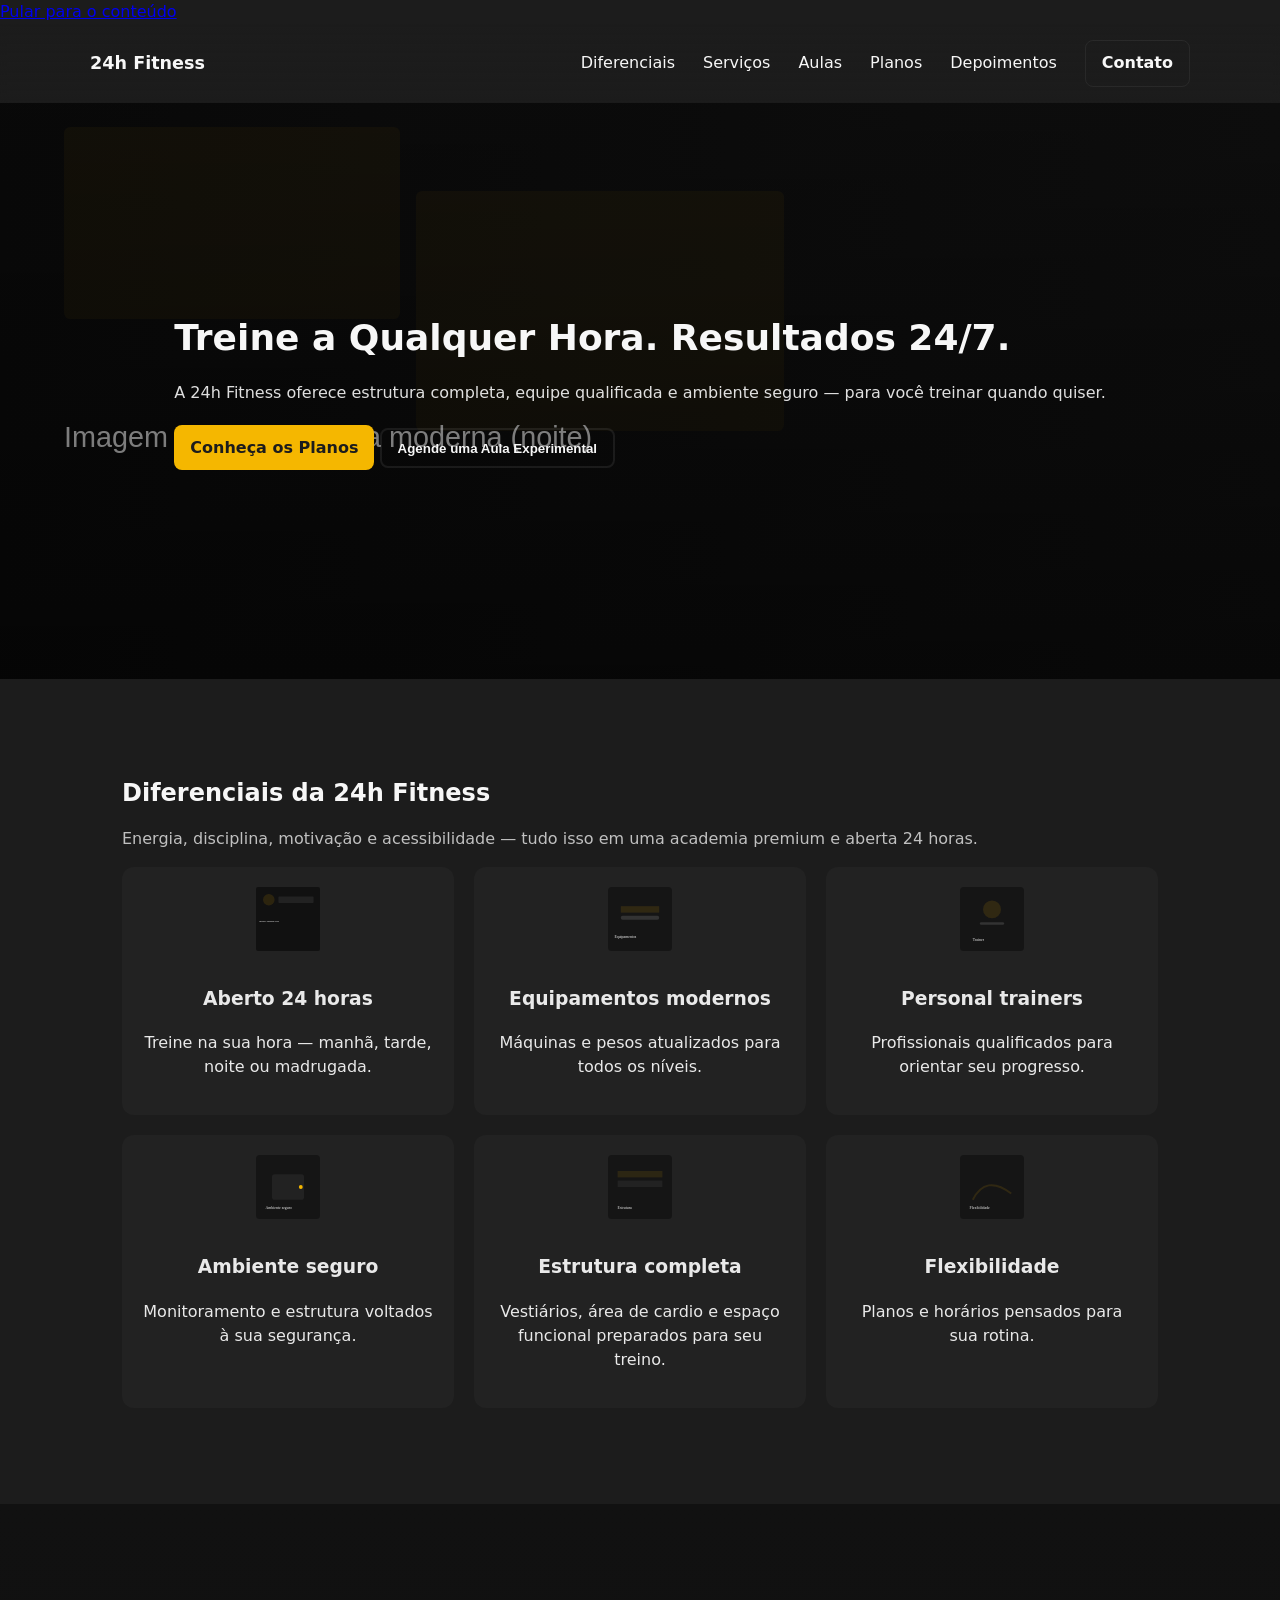
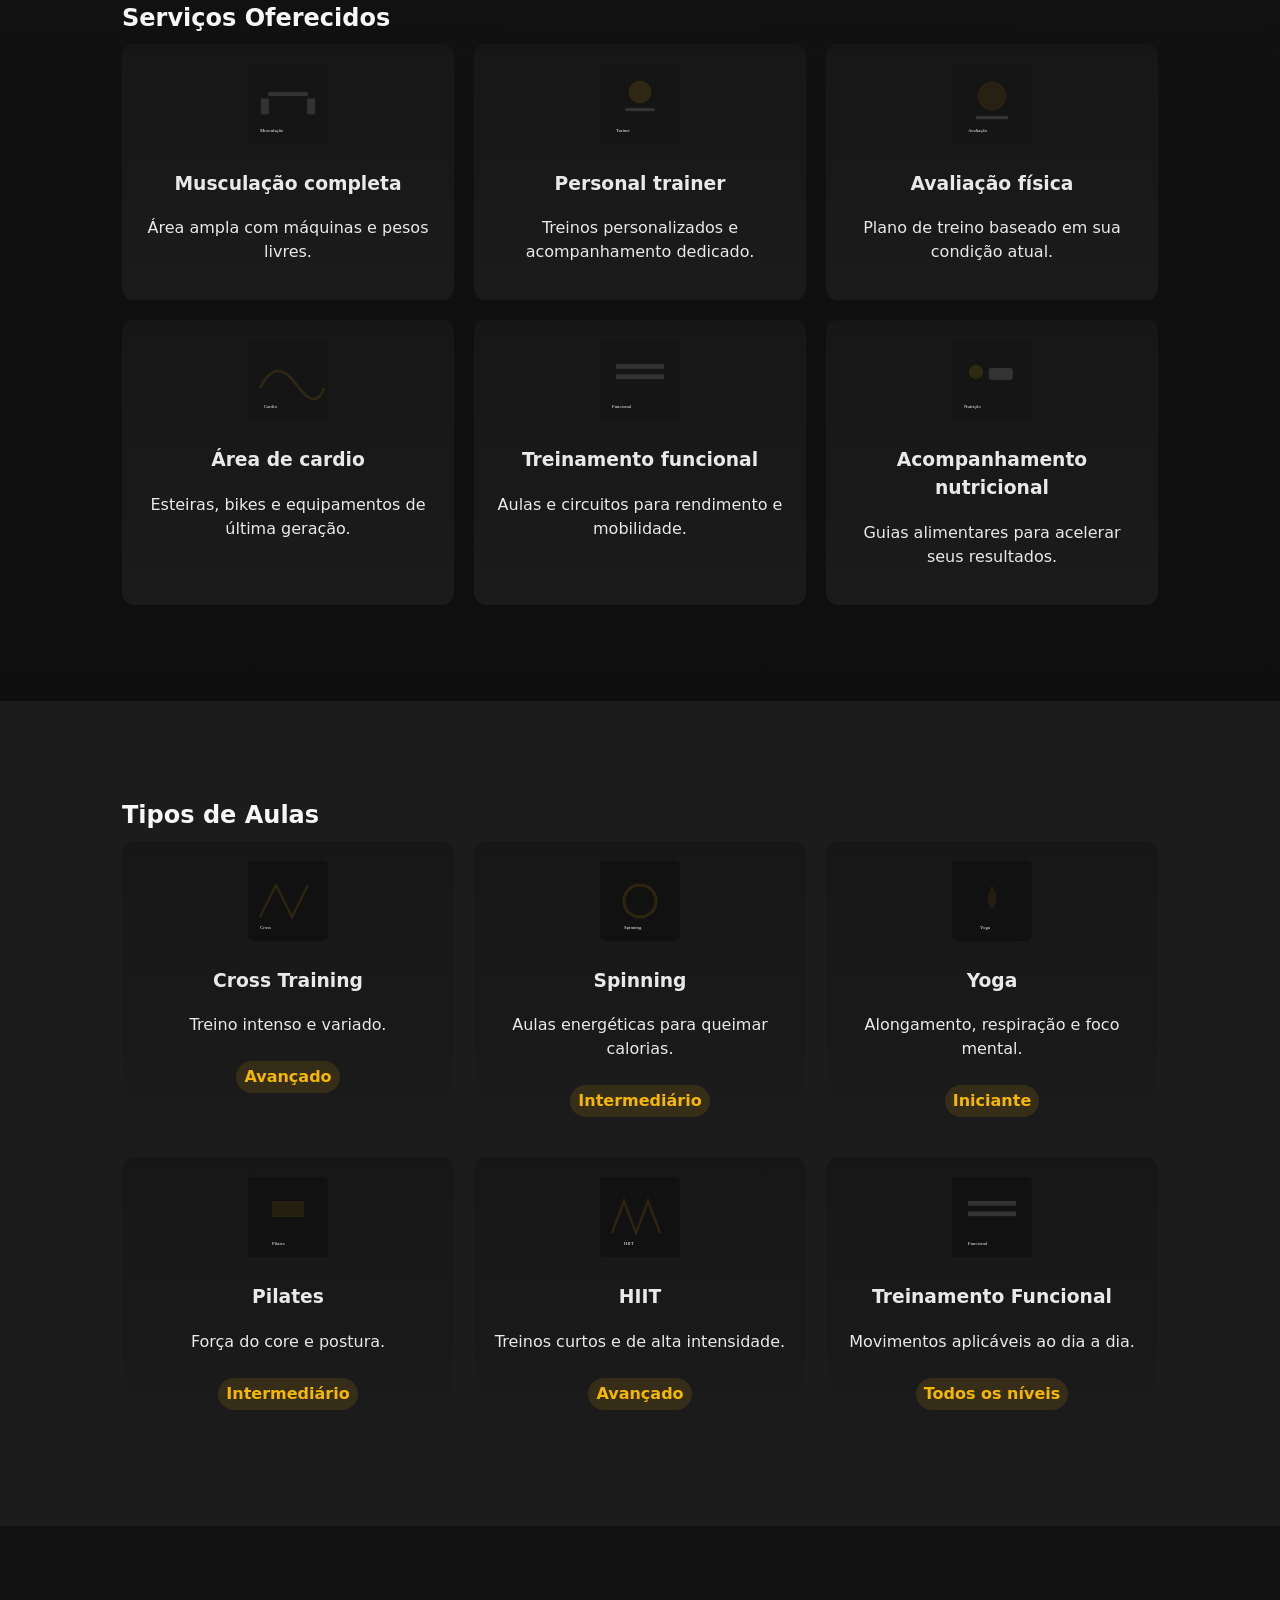
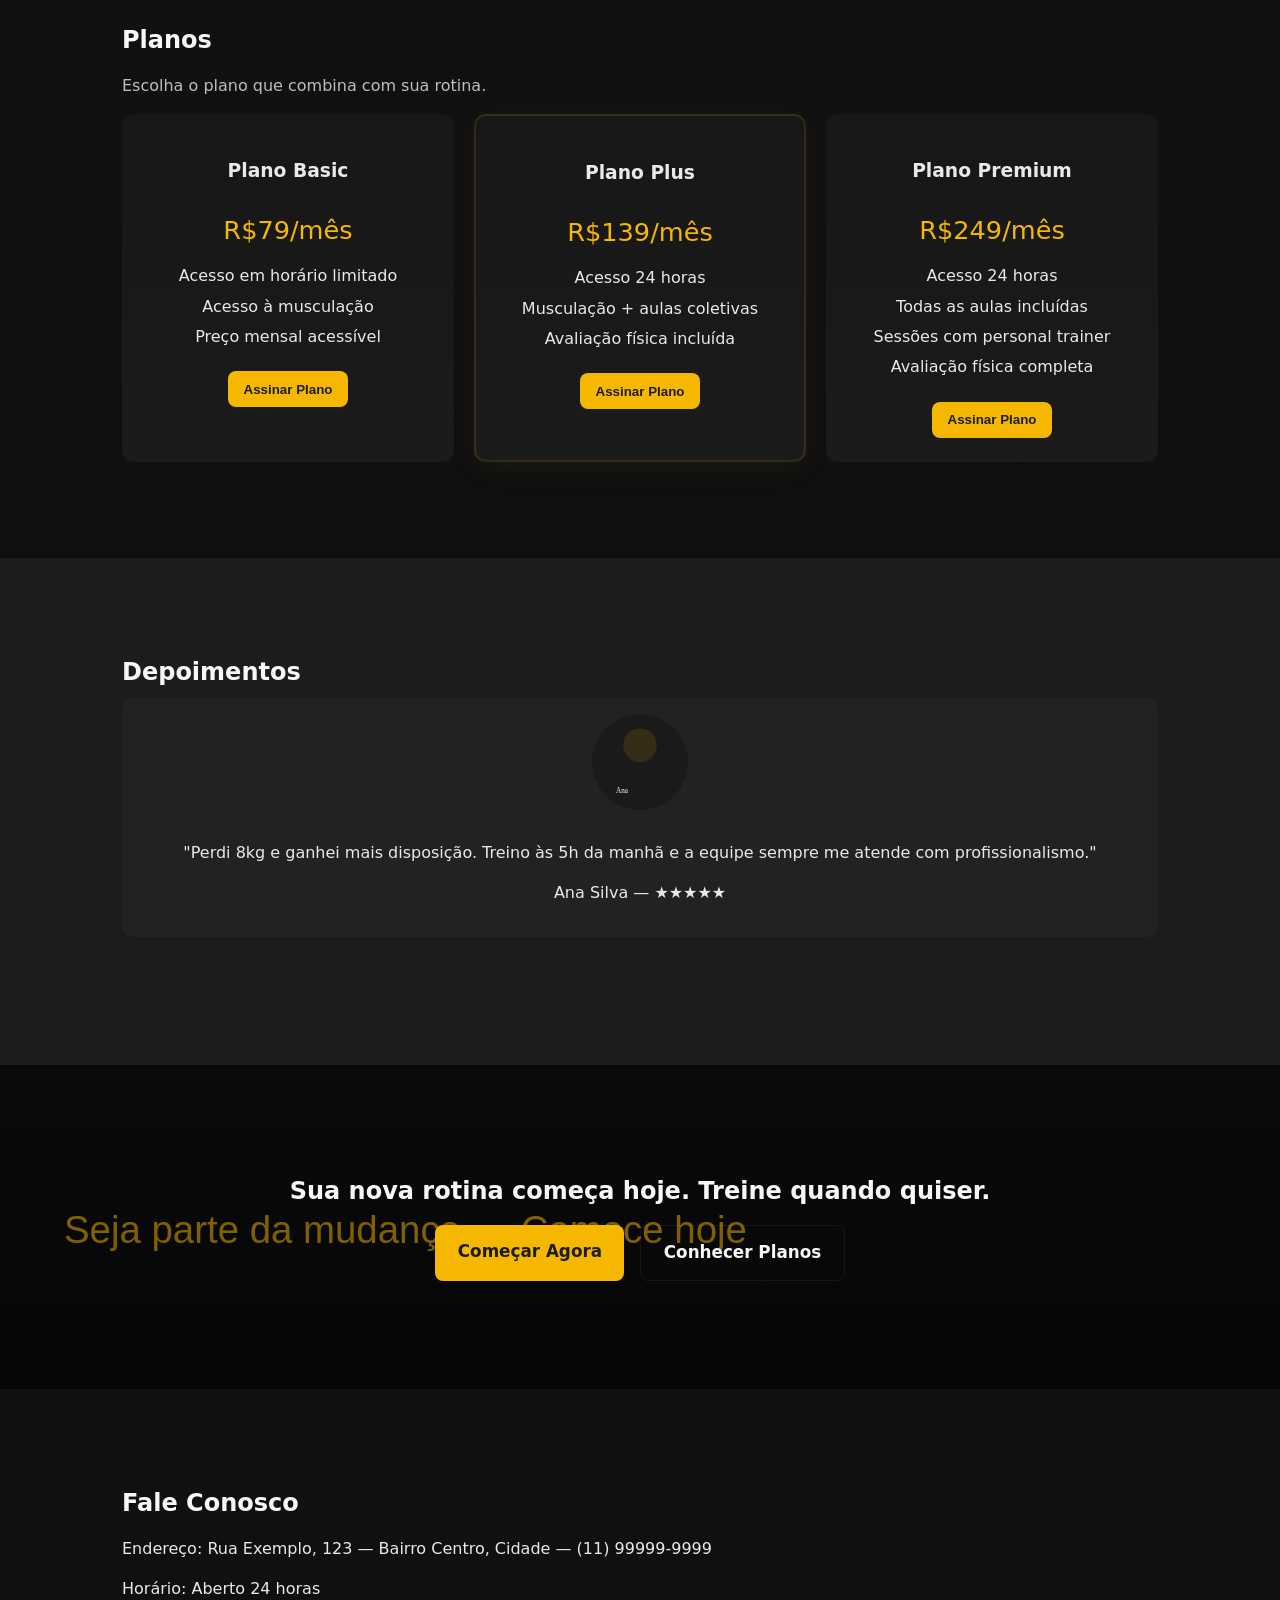
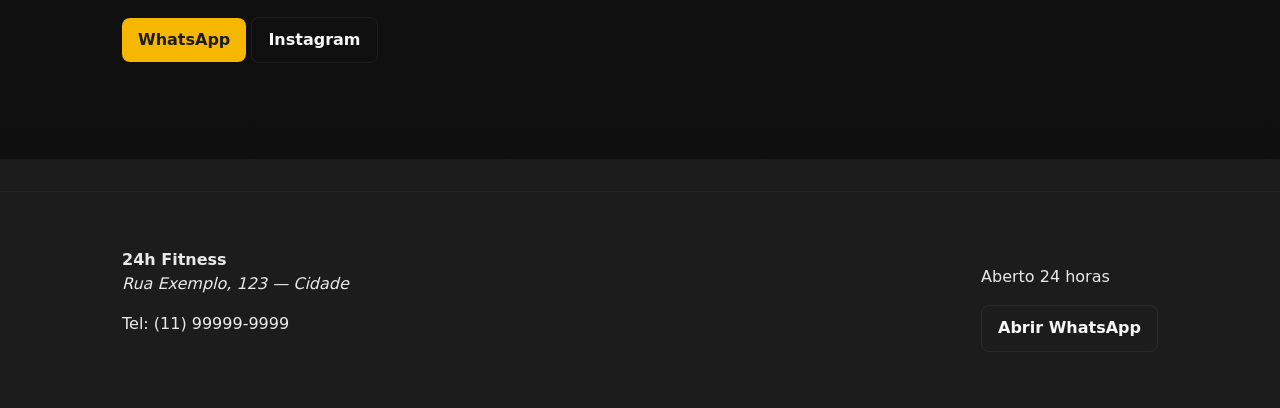
==== index.html @ f4c22030 "A11y: add skip-link, form ids, ARIA improvements and fetch submission; remove temp accessible files" ====
<!doctype html>
<html lang="pt-BR">
<head>
  <meta charset="utf-8" />
  <meta name="viewport" content="width=device-width,initial-scale=1" />
  <title>24h Fitness — Treine a qualquer hora</title>
  <meta name="description" content="24h Fitness — Academia aberta 24 horas. Equipamentos modernos, personal trainers e flexibilidade para treinar quando quiser." />
  <meta property="og:title" content="24h Fitness — Treine a qualquer hora" />
  <meta property="og:description" content="Academia 24 horas com estrutura completa, personal trainers e ambientes seguros. Treine quando quiser." />
  <meta property="og:image" content="assets/images/hero.svg" />
  <meta name="theme-color" content="#1C1C1C" />
  <link rel="stylesheet" href="styles/style.min.css">
</head>
<body>
  <a class="skip-link" href="#main-content">Pular para o conteúdo</a>
  <header class="site-header">
    <div class="container header-inner">
      <a class="logo" href="#">24h Fitness</a>
      <nav id="main-nav" class="nav" role="navigation" aria-label="Menu principal">
        <a href="#diferenciais">Diferenciais</a>
        <a href="#servicos">Serviços</a>
        <a href="#aulas">Aulas</a>
        <a href="#planos">Planos</a>
        <a href="#depoimentos">Depoimentos</a>
        <a class="btn btn-ghost" href="#contato">Contato</a>
      </nav>
    </div>
  </header>

  <main id="main-content">
    <section id="hero" class="hero" style="background-image:url('assets/images/hero.svg')">
      <div class="overlay"></div>
      <div class="container hero-inner">
        <h1>Treine a Qualquer Hora. Resultados 24/7.</h1>
        <p class="lead">A 24h Fitness oferece estrutura completa, equipe qualificada e ambiente seguro — para você treinar quando quiser.</p>
        <div class="hero-ctas">
          <a class="btn btn-primary" href="#planos">Conheça os Planos</a>
          <button class="btn btn-secondary" id="openTrial">Agende uma Aula Experimental</button>
        </div>
      </div>
    </section>

    <section id="diferenciais" class="section">
      <div class="container">
        <h2>Diferenciais da 24h Fitness</h2>
        <p class="muted">Energia, disciplina, motivação e acessibilidade — tudo isso em uma academia premium e aberta 24 horas.</p>
        <div class="grid grid-3">
          <article class="card">
            <img src="assets/images/interior.svg" alt="Academia aberta 24 horas" class="icon">
            <h3>Aberto 24 horas</h3>
            <p>Treine na sua hora — manhã, tarde, noite ou madrugada.</p>
          </article>
          <article class="card">
            <img src="assets/images/service-equip.svg" alt="Equipamentos modernos" class="icon">
            <h3>Equipamentos modernos</h3>
            <p>Máquinas e pesos atualizados para todos os níveis.</p>
          </article>
          <article class="card">
            <img src="assets/images/service-trainer.svg" alt="Personal trainers qualificados" class="icon">
            <h3>Personal trainers</h3>
            <p>Profissionais qualificados para orientar seu progresso.</p>
          </article>
          <article class="card">
            <img src="assets/images/service-safe.svg" alt="Ambiente seguro" class="icon">
            <h3>Ambiente seguro</h3>
            <p>Monitoramento e estrutura voltados à sua segurança.</p>
          </article>
          <article class="card">
            <img src="assets/images/service-structure.svg" alt="Estrutura completa" class="icon">
            <h3>Estrutura completa</h3>
            <p>Vestiários, área de cardio e espaço funcional preparados para seu treino.</p>
          </article>
          <article class="card">
            <img src="assets/images/service-flex.svg" alt="Flexibilidade de horários" class="icon">
            <h3>Flexibilidade</h3>
            <p>Planos e horários pensados para sua rotina.</p>
          </article>
        </div>
      </div>
    </section>

    <section id="servicos" class="section section-alt">
      <div class="container">
        <h2>Serviços Oferecidos</h2>
        <div class="grid grid-3">
          <article class="service-card">
            <img src="assets/images/service-musculacao.svg" alt="Musculação completa">
            <h3>Musculação completa</h3>
            <p>Área ampla com máquinas e pesos livres.</p>
          </article>
          <article class="service-card">
            <img src="assets/images/service-trainer.svg" alt="Personal trainer">
            <h3>Personal trainer</h3>
            <p>Treinos personalizados e acompanhamento dedicado.</p>
          </article>
          <article class="service-card">
            <img src="assets/images/service-avaliacao.svg" alt="Avaliação física">
            <h3>Avaliação física</h3>
            <p>Plano de treino baseado em sua condição atual.</p>
          </article>
          <article class="service-card">
            <img src="assets/images/service-cardio.svg" alt="Área de cardio">
            <h3>Área de cardio</h3>
            <p>Esteiras, bikes e equipamentos de última geração.</p>
          </article>
          <article class="service-card">
            <img src="assets/images/service-funcional.svg" alt="Treinamento funcional">
            <h3>Treinamento funcional</h3>
            <p>Aulas e circuitos para rendimento e mobilidade.</p>
          </article>
          <article class="service-card">
            <img src="assets/images/service-nutri.svg" alt="Acompanhamento nutricional">
            <h3>Acompanhamento nutricional</h3>
            <p>Guias alimentares para acelerar seus resultados.</p>
          </article>
        </div>
      </div>
    </section>

    <section id="aulas" class="section">
      <div class="container">
        <h2>Tipos de Aulas</h2>
        <div class="grid grid-3">
          <article class="class-card">
            <img src="assets/images/class-cross.svg" alt="Cross Training">
            <h3>Cross Training</h3>
            <p>Treino intenso e variado.</p>
            <span class="badge">Avançado</span>
          </article>
          <article class="class-card">
            <img src="assets/images/class-spin.svg" alt="Spinning">
            <h3>Spinning</h3>
            <p>Aulas energéticas para queimar calorias.</p>
            <span class="badge">Intermediário</span>
          </article>
          <article class="class-card">
            <img src="assets/images/class-yoga.svg" alt="Yoga">
            <h3>Yoga</h3>
            <p>Alongamento, respiração e foco mental.</p>
            <span class="badge">Iniciante</span>
          </article>
          <article class="class-card">
            <img src="assets/images/class-pilates.svg" alt="Pilates">
            <h3>Pilates</h3>
            <p>Força do core e postura.</p>
            <span class="badge">Intermediário</span>
          </article>
          <article class="class-card">
            <img src="assets/images/class-hiit.svg" alt="HIIT">
            <h3>HIIT</h3>
            <p>Treinos curtos e de alta intensidade.</p>
            <span class="badge">Avançado</span>
          </article>
          <article class="class-card">
            <img src="assets/images/class-funcional.svg" alt="Treinamento Funcional">
            <h3>Treinamento Funcional</h3>
            <p>Movimentos aplicáveis ao dia a dia.</p>
            <span class="badge">Todos os níveis</span>
          </article>
        </div>
      </div>
    </section>

    <section id="planos" class="section section-alt">
      <div class="container">
        <h2>Planos</h2>
        <p class="muted">Escolha o plano que combina com sua rotina.</p>
        <div class="grid grid-3">
          <article class="plan-card">
            <h3>Plano Basic</h3>
            <p class="price">R$79/mês</p>
            <ul>
              <li>Acesso em horário limitado</li>
              <li>Acesso à musculação</li>
              <li>Preço mensal acessível</li>
            </ul>
            <button class="btn btn-primary">Assinar Plano</button>
          </article>
          <article class="plan-card plan-popular">
            <h3>Plano Plus</h3>
            <p class="price">R$139/mês</p>
            <ul>
              <li>Acesso 24 horas</li>
              <li>Musculação + aulas coletivas</li>
              <li>Avaliação física incluída</li>
            </ul>
            <button class="btn btn-primary">Assinar Plano</button>
          </article>
          <article class="plan-card">
            <h3>Plano Premium</h3>
            <p class="price">R$249/mês</p>
            <ul>
              <li>Acesso 24 horas</li>
              <li>Todas as aulas incluídas</li>
              <li>Sessões com personal trainer</li>
              <li>Avaliação física completa</li>
            </ul>
            <button class="btn btn-primary">Assinar Plano</button>
          </article>
        </div>
      </div>
    </section>

    <section id="depoimentos" class="section">
      <div class="container">
        <h2>Depoimentos</h2>
        <div class="testimonials" id="testimonials">
          <div class="testimonial active">
            <img src="assets/images/testimonial-1.svg" alt="Aluno Ana">
            <blockquote>"Perdi 8kg e ganhei mais disposição. Treino às 5h da manhã e a equipe sempre me atende com profissionalismo."</blockquote>
            <p class="attribution">Ana Silva — ★★★★★</p>
          </div>
          <div class="testimonial">
            <img src="assets/images/testimonial-2.svg" alt="Aluno João">
            <blockquote>"A flexibilidade de horário mudou minha rotina. Agora consigo treinar depois do trabalho sem estresse."</blockquote>
            <p class="attribution">João Pereira — ★★★★★</p>
          </div>
          <div class="testimonial">
            <img src="assets/images/testimonial-3.svg" alt="Aluno Marina">
            <blockquote>"Os treinos com o personal me deram resultados visíveis em pouco tempo."</blockquote>
            <p class="attribution">Marina Costa — ★★★★★</p>
          </div>
        </div>
      </div>
    </section>

    <section id="cta" class="cta" style="background-image:url('assets/images/cta.svg')">
      <div class="overlay"></div>
      <div class="container cta-inner">
        <h2>Sua nova rotina começa hoje. Treine quando quiser.</h2>
        <div class="cta-actions">
          <a class="btn btn-primary large" href="#planos">Começar Agora</a>
          <a class="btn btn-ghost large" href="#planos">Conhecer Planos</a>
        </div>
      </div>
    </section>

    <section id="contato" class="section section-alt">
      <div class="container">
        <h2>Fale Conosco</h2>
        <p>Endereço: Rua Exemplo, 123 — Bairro Centro, Cidade — (11) 99999-9999</p>
        <p>Horário: Aberto 24 horas</p>
        <div class="contact-actions">
          <a class="btn btn-primary" href="https://wa.me/5511999999999" target="_blank" rel="noopener">WhatsApp</a>
          <a class="btn btn-ghost" href="https://instagram.com" target="_blank" rel="noopener">Instagram</a>
        </div>
      </div>
    </section>
  </main>

  <footer class="site-footer">
    <div class="container footer-inner">
      <div>
        <strong>24h Fitness</strong>
        <address>Rua Exemplo, 123 — Cidade</address>
        <p>Tel: (11) 99999-9999</p>
      </div>
      <div>
        <p>Aberto 24 horas</p>
        <a class="btn btn-ghost" href="https://wa.me/5511999999999" target="_blank" rel="noopener">Abrir WhatsApp</a>
      </div>
    </div>
  </footer>

  <div id="modal" class="modal" aria-hidden="true">
    <div class="modal-panel" role="dialog" aria-modal="true" aria-labelledby="modalTitle">
      <button class="modal-close" id="closeModal">×</button>
      <h3 id="modalTitle">Agende sua Aula Experimental</h3>
      <form id="trialForm">
        <label>Nome <input type="text" name="name" required></label>
        <label>Telefone <input type="tel" name="phone" required></label>
        <label>Melhor horário <input type="text" name="time" placeholder="Ex.: 19:00"></label>
        <div class="form-actions">
          <button class="btn btn-primary" type="submit">Enviar</button>
          <button class="btn btn-ghost" type="button" id="cancelModal">Cancelar</button>
        </div>
      </form>
    </div>
  </div>

  <script src="scripts/main.min.js" defer></script>
</body>
</html>
---- styles/style.min.css ----
:root{--bg:#1C1C1C;--accent:#F5B700;--muted:#F7F7F7;--text:#e9e9e9;--card:#222;--radius:12px}*{box-sizing:border-box}html,body{height:100%}body{margin:0;font-family:Inter, system-ui, -apple-system, "Segoe UI", Roboto, "Helvetica Neue", Arial;background:var(--bg);color:var(--text);line-height:1.5;-webkit-font-smoothing:antialiased}.container{max-width:1100px;margin:0 auto;padding:2rem}.site-header{position:sticky;top:0;z-index:50;background:linear-gradient(180deg, rgba(28,28,28,0.9), rgba(28,28,28,0.6));backdrop-filter:blur(4px)}.header-inner{display:flex;align-items:center;justify-content:space-between;padding:1rem 0}.logo{font-weight:700;color:var(--muted);text-decoration:none;font-size:1.1rem}.nav{display:flex;gap:0.75rem;align-items:center}.nav a{color:var(--muted);text-decoration:none;margin-left:1rem}.nav-toggle{display:none;background:transparent;border:1px solid rgba(255,255,255,0.06);color:var(--muted);padding:0.5rem 0.7rem;border-radius:8px;font-size:1.1rem}.nav.open{position:fixed;inset:64px 16px auto 16px;background:#0f0f0f;padding:1rem;border-radius:8px;display:flex;flex-direction:column;gap:0.5rem;z-index:60}.hero{min-height:64vh;background-size:cover;background-position:center;display:flex;align-items:center;position:relative}.hero .overlay{position:absolute;inset:0;background:linear-gradient(180deg, rgba(0,0,0,0.35), rgba(0,0,0,0.6))}.hero-inner{position:relative;color:var(--muted);padding:4rem 0}.hero h1{font-size:2.25rem;margin:0 0 0.5rem}.lead{opacity:0.9}.hero-ctas{margin-top:1.25rem}.btn{display:inline-block;padding:0.65rem 1rem;border-radius:8px;border:0;cursor:pointer;text-decoration:none;font-weight:600}.btn-primary{background:var(--accent);color:var(--bg)}.btn-secondary{background:transparent;color:var(--muted);border:2px solid rgba(255,255,255,0.08)}.btn-ghost{background:transparent;border:1px solid rgba(255,255,255,0.06);color:var(--muted)}.large{padding:0.9rem 1.4rem;font-size:1.05rem}.section{padding:4rem 0}.section-alt{background:linear-gradient(180deg,#111 0%, #0f0f0f 100%)}h2{color:var(--muted);margin:0 0 0.5rem}.muted{color:rgba(247,247,247,0.75)}.grid{display:grid;gap:1.25rem}.grid-3{grid-template-columns:repeat(3,1fr)}.card{background:var(--card);padding:1.25rem;border-radius:var(--radius);text-align:center}.icon{width:64px;height:64px;margin-bottom:0.5rem}.service-card,.class-card,.plan-card{background:linear-gradient(180deg,#171717,#1b1b1b);padding:1.25rem;border-radius:12px;text-align:center}.service-card img,.class-card img{width:80px;height:80px}.badge{display:inline-block;margin-top:.5rem;padding:.25rem .5rem;background:rgba(245,183,0,0.12);color:var(--accent);border-radius:999px;font-weight:600}.plan-card{display:flex;flex-direction:column;align-items:center;padding:1.5rem}.plan-popular{box-shadow:0 6px 30px rgba(245,183,0,0.06);border:2px solid rgba(245,183,0,0.12)}.price{font-size:1.6rem;color:var(--accent);margin:0.5rem 0}.plan-card ul{list-style:none;padding:0;margin:0 0 1rem}.plan-card li{margin:0.4rem 0}.testimonials{display:flex;gap:1rem;align-items:center}.testimonial{display:none;background:var(--card);padding:1rem;border-radius:10px;flex:1;text-align:center}.testimonial.active{display:block}.testimonial img{width:96px;height:96px;border-radius:50%;margin:0 auto 0.5rem}.cta{min-height:36vh;background-size:cover;background-position:center;display:flex;align-items:center;position:relative;margin-top:2rem}.cta .overlay{position:absolute;inset:0;background:linear-gradient(180deg, rgba(0,0,0,0.35), rgba(0,0,0,0.6))}.cta-inner{position:relative;text-align:center;color:var(--muted);padding:3rem 0}.cta-actions{display:flex;gap:1rem;justify-content:center;margin-top:1rem}.site-footer{border-top:1px solid rgba(255,255,255,0.03);padding:1.5rem 0;margin-top:2rem}.footer-inner{display:flex;justify-content:space-between;align-items:center}.modal{position:fixed;inset:0;display:none;align-items:center;justify-content:center;padding:1rem}.modal[aria-hidden="false"]{display:flex}.modal-panel{background:var(--card);padding:1.25rem;border-radius:12px;width:100%;max-width:420px;position:relative}.modal-close{position:absolute;right:8px;top:8px;background:transparent;color:var(--muted);border:0;font-size:1.2rem}.modal-panel form{display:flex;flex-direction:column;gap:0.6rem}.modal-panel input{padding:0.6rem;border-radius:8px;border:1px solid rgba(255,255,255,0.06);background:transparent;color:var(--muted)}.form-actions{display:flex;gap:0.5rem;justify-content:flex-end}@media (max-width:900px){.grid-3{grid-template-columns:repeat(2,1fr)}.hero h1{font-size:1.75rem}}@media (max-width:600px){.grid-3{grid-template-columns:1fr}.header-inner{padding:0.65rem}.nav{display:none}.nav-toggle{display:inline-block}.container{padding:1rem}}:focus{outline:2px solid var(--accent);outline-offset:2px}
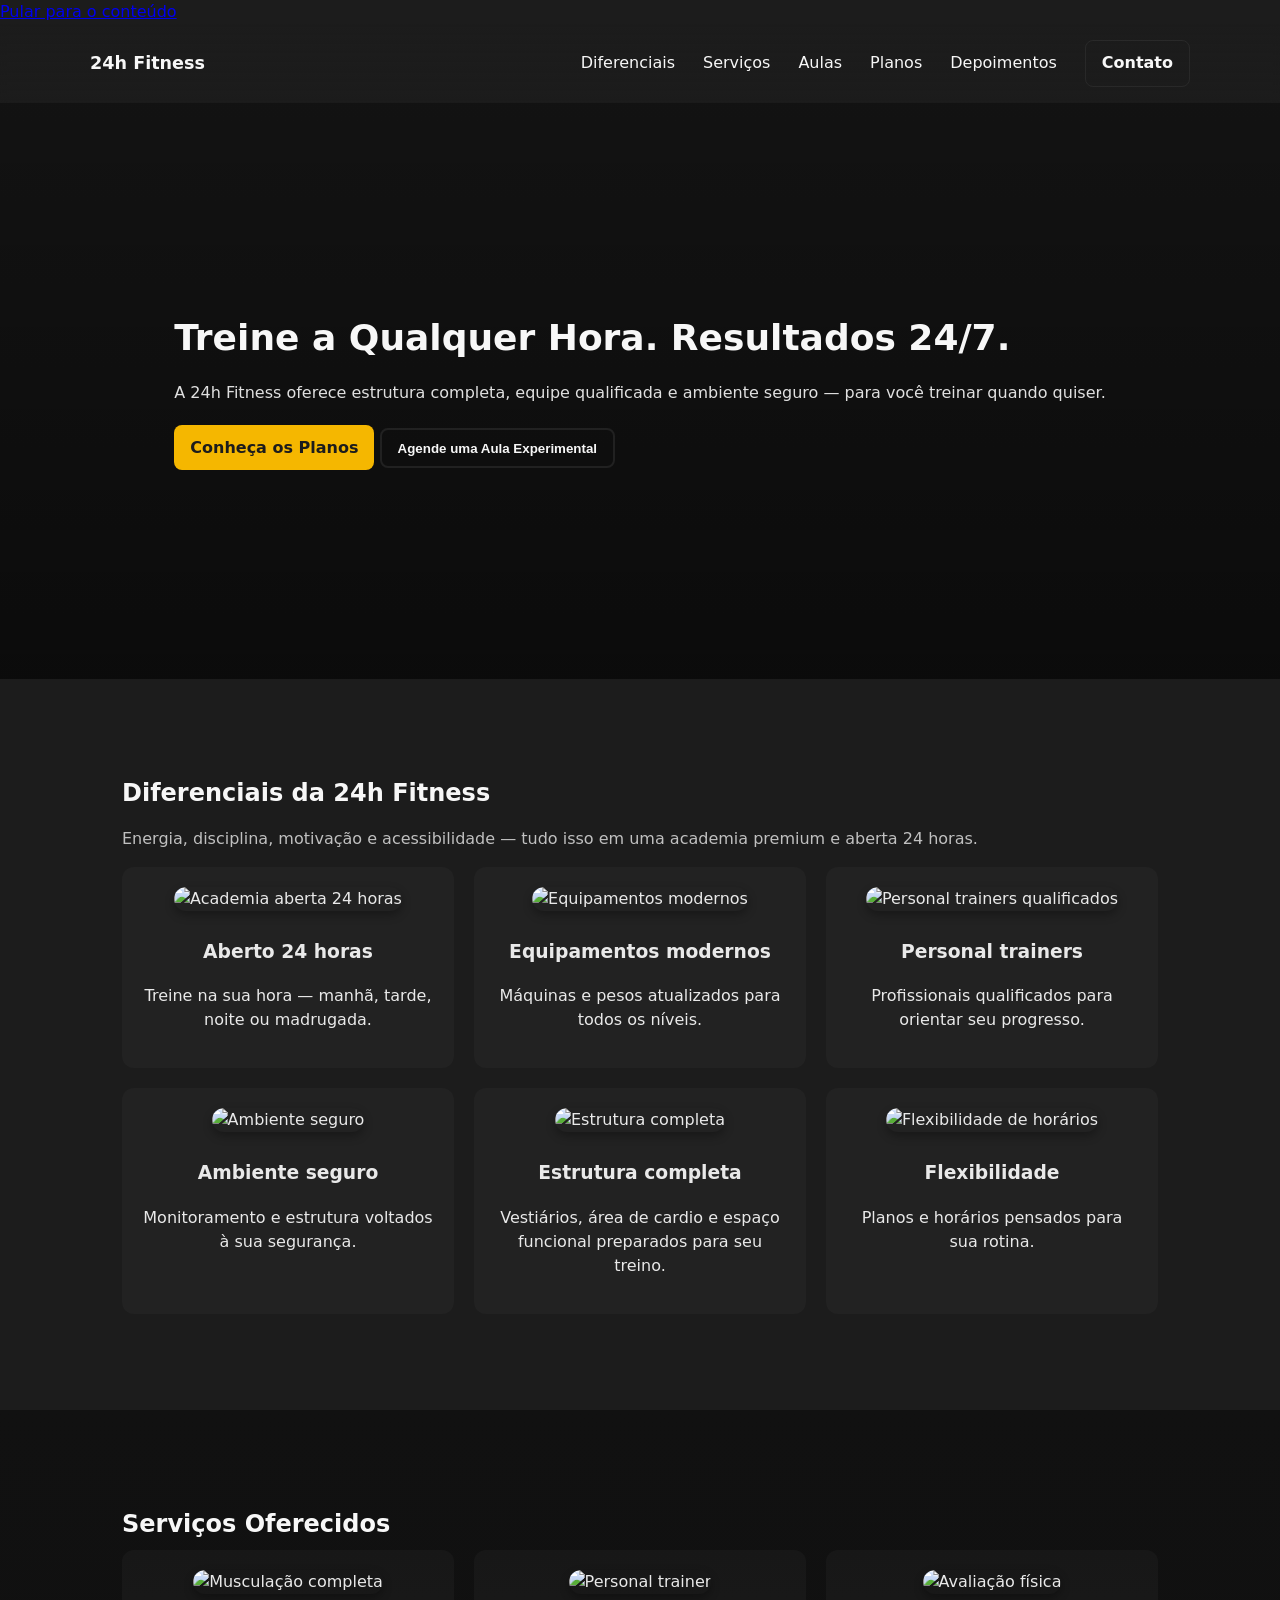
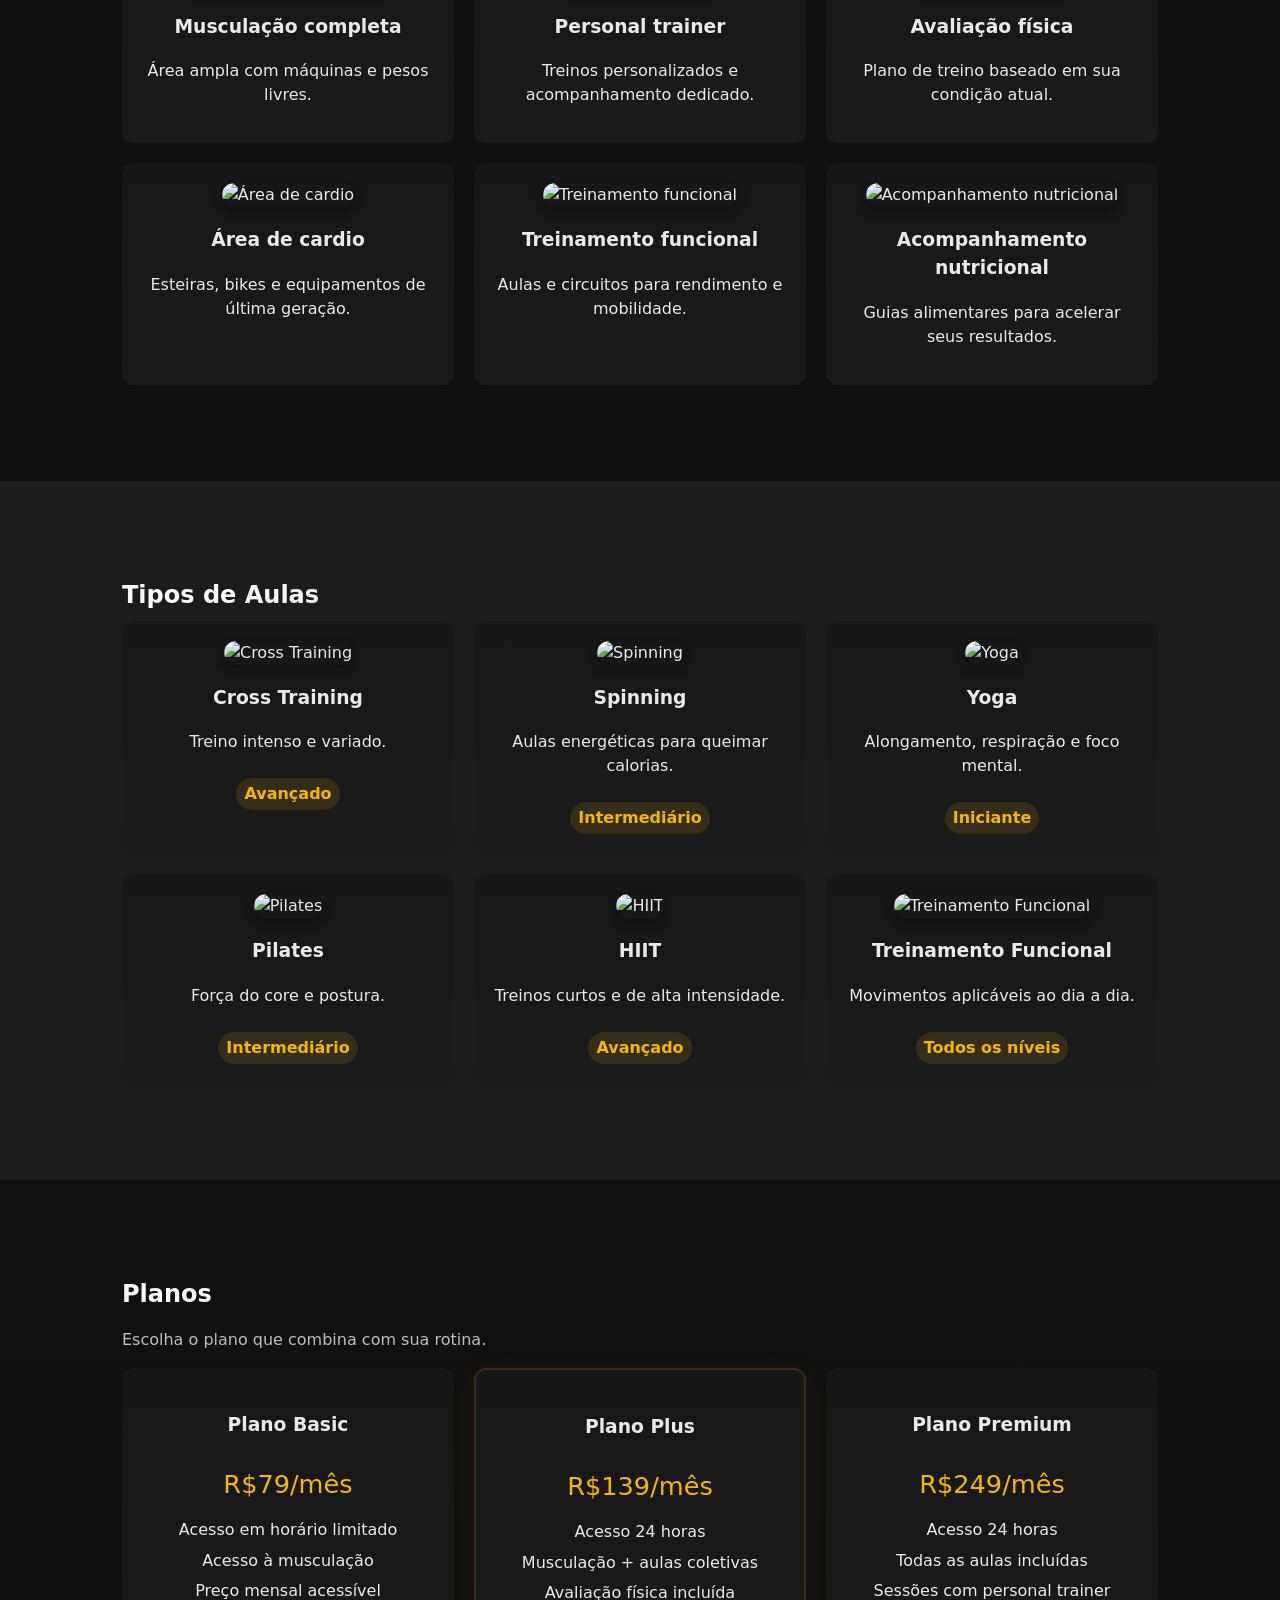
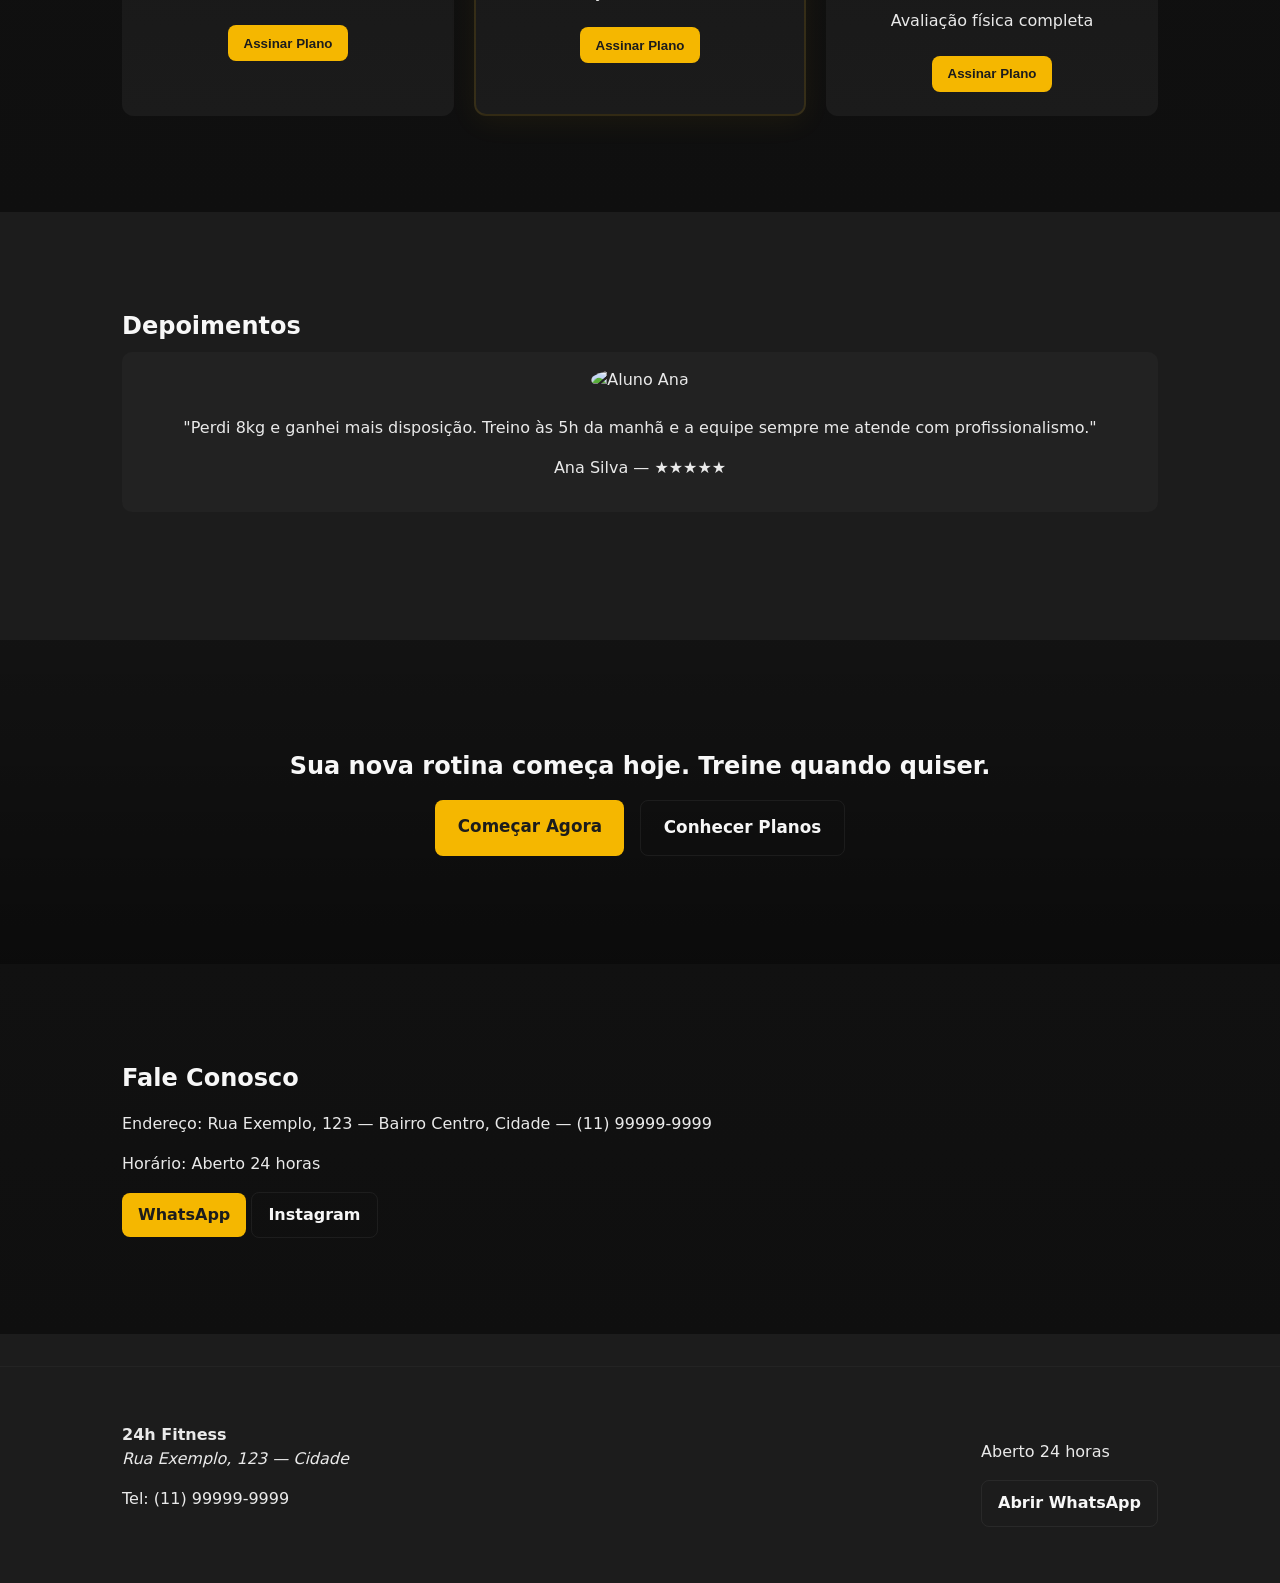
==== commit 1b37ff7a: "Adicionando imagens" ====
--- a/index.html
+++ b/index.html
@@ -7,9 +7,20 @@
   <meta name="description" content="24h Fitness — Academia aberta 24 horas. Equipamentos modernos, personal trainers e flexibilidade para treinar quando quiser." />
   <meta property="og:title" content="24h Fitness — Treine a qualquer hora" />
   <meta property="og:description" content="Academia 24 horas com estrutura completa, personal trainers e ambientes seguros. Treine quando quiser." />
-  <meta property="og:image" content="assets/images/hero.svg" />
+  <meta property="og:image" content="https://images.unsplash.com/photo-1534438327276-14e5300c3a48?auto=format&fit=crop&w=1200&q=80" />
   <meta name="theme-color" content="#1C1C1C" />
   <link rel="stylesheet" href="styles/style.min.css">
+  
+  <style>
+    .icon, .service-card img, .class-card img {
+      object-fit: cover;
+      border-radius: 12px;
+      box-shadow: 0 4px 10px rgba(0,0,0,0.3);
+    }
+    .testimonial img {
+      object-fit: cover;
+    }
+  </style>
 </head>
 <body>
   <a class="skip-link" href="#main-content">Pular para o conteúdo</a>
@@ -28,7 +39,7 @@
   </header>
 
   <main id="main-content">
-    <section id="hero" class="hero" style="background-image:url('assets/images/hero.svg')">
+    <section id="hero" class="hero" style="background-image:url('https://images.unsplash.com/photo-1534438327276-14e5300c3a48?auto=format&fit=crop&w=1920&q=80')">
       <div class="overlay"></div>
       <div class="container hero-inner">
         <h1>Treine a Qualquer Hora. Resultados 24/7.</h1>
@@ -46,32 +57,32 @@
         <p class="muted">Energia, disciplina, motivação e acessibilidade — tudo isso em uma academia premium e aberta 24 horas.</p>
         <div class="grid grid-3">
           <article class="card">
-            <img src="assets/images/interior.svg" alt="Academia aberta 24 horas" class="icon">
+            <img src="https://images.unsplash.com/photo-1540497077202-7c8a3999166f?auto=format&fit=crop&w=150&h=150&q=80" alt="Academia aberta 24 horas" class="icon">
             <h3>Aberto 24 horas</h3>
             <p>Treine na sua hora — manhã, tarde, noite ou madrugada.</p>
           </article>
           <article class="card">
-            <img src="assets/images/service-equip.svg" alt="Equipamentos modernos" class="icon">
+            <img src="https://images.unsplash.com/photo-1581009146145-b5ef050c2e1e?auto=format&fit=crop&w=150&h=150&q=80" alt="Equipamentos modernos" class="icon">
             <h3>Equipamentos modernos</h3>
             <p>Máquinas e pesos atualizados para todos os níveis.</p>
           </article>
           <article class="card">
-            <img src="assets/images/service-trainer.svg" alt="Personal trainers qualificados" class="icon">
+            <img src="https://images.unsplash.com/photo-1571019614242-c5c5dee9f50b?auto=format&fit=crop&w=150&h=150&q=80" alt="Personal trainers qualificados" class="icon">
             <h3>Personal trainers</h3>
             <p>Profissionais qualificados para orientar seu progresso.</p>
           </article>
           <article class="card">
-            <img src="assets/images/service-safe.svg" alt="Ambiente seguro" class="icon">
+            <img src="https://images.unsplash.com/photo-1623874514711-0f321325f318?auto=format&fit=crop&w=150&h=150&q=80" alt="Ambiente seguro" class="icon">
             <h3>Ambiente seguro</h3>
             <p>Monitoramento e estrutura voltados à sua segurança.</p>
           </article>
           <article class="card">
-            <img src="assets/images/service-structure.svg" alt="Estrutura completa" class="icon">
+            <img src="https://images.unsplash.com/photo-1596357395217-80de13130e92?auto=format&fit=crop&w=150&h=150&q=80" alt="Estrutura completa" class="icon">
             <h3>Estrutura completa</h3>
             <p>Vestiários, área de cardio e espaço funcional preparados para seu treino.</p>
           </article>
           <article class="card">
-            <img src="assets/images/service-flex.svg" alt="Flexibilidade de horários" class="icon">
+            <img src="https://images.unsplash.com/photo-1518611012118-696072aa579a?auto=format&fit=crop&w=150&h=150&q=80" alt="Flexibilidade de horários" class="icon">
             <h3>Flexibilidade</h3>
             <p>Planos e horários pensados para sua rotina.</p>
           </article>
@@ -84,32 +95,32 @@
         <h2>Serviços Oferecidos</h2>
         <div class="grid grid-3">
           <article class="service-card">
-            <img src="assets/images/service-musculacao.svg" alt="Musculação completa">
+            <img src="https://images.unsplash.com/photo-1584735935682-2f2b69dff9d2?auto=format&fit=crop&w=200&h=200&q=80" alt="Musculação completa">
             <h3>Musculação completa</h3>
             <p>Área ampla com máquinas e pesos livres.</p>
           </article>
           <article class="service-card">
-            <img src="assets/images/service-trainer.svg" alt="Personal trainer">
+            <img src="https://images.unsplash.com/photo-1571019613454-1cb2f99b2d8b?auto=format&fit=crop&w=200&h=200&q=80" alt="Personal trainer">
             <h3>Personal trainer</h3>
             <p>Treinos personalizados e acompanhamento dedicado.</p>
           </article>
           <article class="service-card">
-            <img src="assets/images/service-avaliacao.svg" alt="Avaliação física">
+            <img src="https://images.unsplash.com/photo-1554224155-8d04cb21cd6c?auto=format&fit=crop&w=200&h=200&q=80" alt="Avaliação física">
             <h3>Avaliação física</h3>
             <p>Plano de treino baseado em sua condição atual.</p>
           </article>
           <article class="service-card">
-            <img src="assets/images/service-cardio.svg" alt="Área de cardio">
+            <img src="https://images.unsplash.com/photo-1538805060514-97d9cc17730c?auto=format&fit=crop&w=200&h=200&q=80" alt="Área de cardio">
             <h3>Área de cardio</h3>
             <p>Esteiras, bikes e equipamentos de última geração.</p>
           </article>
           <article class="service-card">
-            <img src="assets/images/service-funcional.svg" alt="Treinamento funcional">
+            <img src="https://images.unsplash.com/photo-1541534741688-6078c6bfb5c5?auto=format&fit=crop&w=200&h=200&q=80" alt="Treinamento funcional">
             <h3>Treinamento funcional</h3>
             <p>Aulas e circuitos para rendimento e mobilidade.</p>
           </article>
           <article class="service-card">
-            <img src="assets/images/service-nutri.svg" alt="Acompanhamento nutricional">
+            <img src="https://images.unsplash.com/photo-1512621776951-a57141f2eefd?auto=format&fit=crop&w=200&h=200&q=80" alt="Acompanhamento nutricional">
             <h3>Acompanhamento nutricional</h3>
             <p>Guias alimentares para acelerar seus resultados.</p>
           </article>
@@ -122,37 +133,37 @@
         <h2>Tipos de Aulas</h2>
         <div class="grid grid-3">
           <article class="class-card">
-            <img src="assets/images/class-cross.svg" alt="Cross Training">
+            <img src="https://images.unsplash.com/photo-1517838277536-f5f99be501cd?auto=format&fit=crop&w=200&h=200&q=80" alt="Cross Training">
             <h3>Cross Training</h3>
             <p>Treino intenso e variado.</p>
             <span class="badge">Avançado</span>
           </article>
           <article class="class-card">
-            <img src="assets/images/class-spin.svg" alt="Spinning">
+            <img src="https://images.unsplash.com/photo-1534258936925-c58bed479fcb?auto=format&fit=crop&w=200&h=200&q=80" alt="Spinning">
             <h3>Spinning</h3>
             <p>Aulas energéticas para queimar calorias.</p>
             <span class="badge">Intermediário</span>
           </article>
           <article class="class-card">
-            <img src="assets/images/class-yoga.svg" alt="Yoga">
+            <img src="https://images.unsplash.com/photo-1506126613408-eca07ce68773?auto=format&fit=crop&w=200&h=200&q=80" alt="Yoga">
             <h3>Yoga</h3>
             <p>Alongamento, respiração e foco mental.</p>
             <span class="badge">Iniciante</span>
           </article>
           <article class="class-card">
-            <img src="assets/images/class-pilates.svg" alt="Pilates">
+            <img src="https://images.unsplash.com/photo-1518611012118-696072aa579a?auto=format&fit=crop&w=200&h=200&q=80" alt="Pilates">
             <h3>Pilates</h3>
             <p>Força do core e postura.</p>
             <span class="badge">Intermediário</span>
           </article>
           <article class="class-card">
-            <img src="assets/images/class-hiit.svg" alt="HIIT">
+            <img src="https://images.unsplash.com/photo-1517963879433-6ad2b056d712?auto=format&fit=crop&w=200&h=200&q=80" alt="HIIT">
             <h3>HIIT</h3>
             <p>Treinos curtos e de alta intensidade.</p>
             <span class="badge">Avançado</span>
           </article>
           <article class="class-card">
-            <img src="assets/images/class-funcional.svg" alt="Treinamento Funcional">
+            <img src="https://images.unsplash.com/photo-1599058917212-d750089bc07e?auto=format&fit=crop&w=200&h=200&q=80" alt="Treinamento Funcional">
             <h3>Treinamento Funcional</h3>
             <p>Movimentos aplicáveis ao dia a dia.</p>
             <span class="badge">Todos os níveis</span>
@@ -206,17 +217,17 @@
         <h2>Depoimentos</h2>
         <div class="testimonials" id="testimonials">
           <div class="testimonial active">
-            <img src="assets/images/testimonial-1.svg" alt="Aluno Ana">
+            <img src="https://images.unsplash.com/photo-1438761681033-6461ffad8d80?auto=format&fit=crop&w=150&h=150&q=80" alt="Aluno Ana">
             <blockquote>"Perdi 8kg e ganhei mais disposição. Treino às 5h da manhã e a equipe sempre me atende com profissionalismo."</blockquote>
             <p class="attribution">Ana Silva — ★★★★★</p>
           </div>
           <div class="testimonial">
-            <img src="assets/images/testimonial-2.svg" alt="Aluno João">
+            <img src="https://images.unsplash.com/photo-1500648767791-00dcc994a43e?auto=format&fit=crop&w=150&h=150&q=80" alt="Aluno João">
             <blockquote>"A flexibilidade de horário mudou minha rotina. Agora consigo treinar depois do trabalho sem estresse."</blockquote>
             <p class="attribution">João Pereira — ★★★★★</p>
           </div>
           <div class="testimonial">
-            <img src="assets/images/testimonial-3.svg" alt="Aluno Marina">
+            <img src="https://images.unsplash.com/photo-1534528741775-53994a69daeb?auto=format&fit=crop&w=150&h=150&q=80" alt="Aluno Marina">
             <blockquote>"Os treinos com o personal me deram resultados visíveis em pouco tempo."</blockquote>
             <p class="attribution">Marina Costa — ★★★★★</p>
           </div>
@@ -224,7 +235,7 @@
       </div>
     </section>
 
-    <section id="cta" class="cta" style="background-image:url('assets/images/cta.svg')">
+    <section id="cta" class="cta" style="background-image:url('https://images.unsplash.com/photo-1517836357463-d25dfeac3438?auto=format&fit=crop&w=1920&q=80')">
       <div class="overlay"></div>
       <div class="container cta-inner">
         <h2>Sua nova rotina começa hoje. Treine quando quiser.</h2>
@@ -280,4 +291,4 @@
 
   <script src="scripts/main.min.js" defer></script>
 </body>
-</html>
+</html>
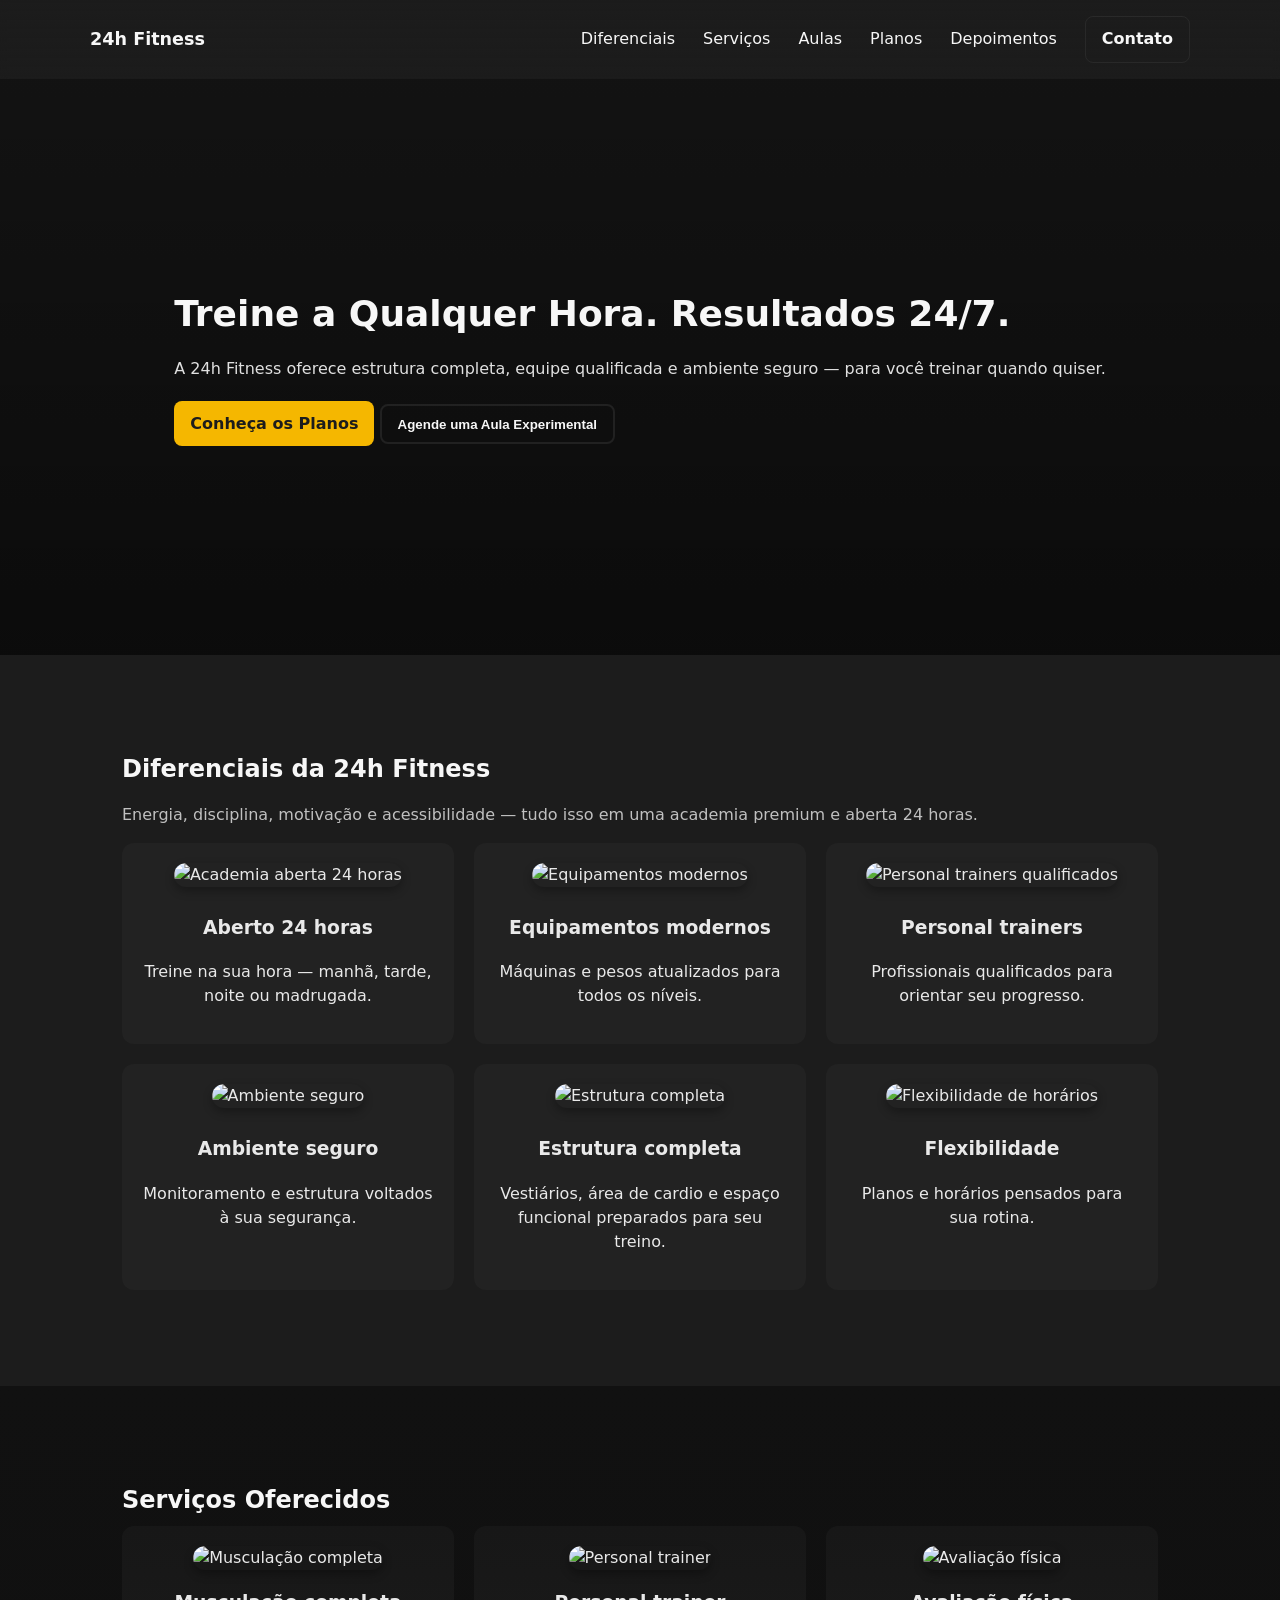
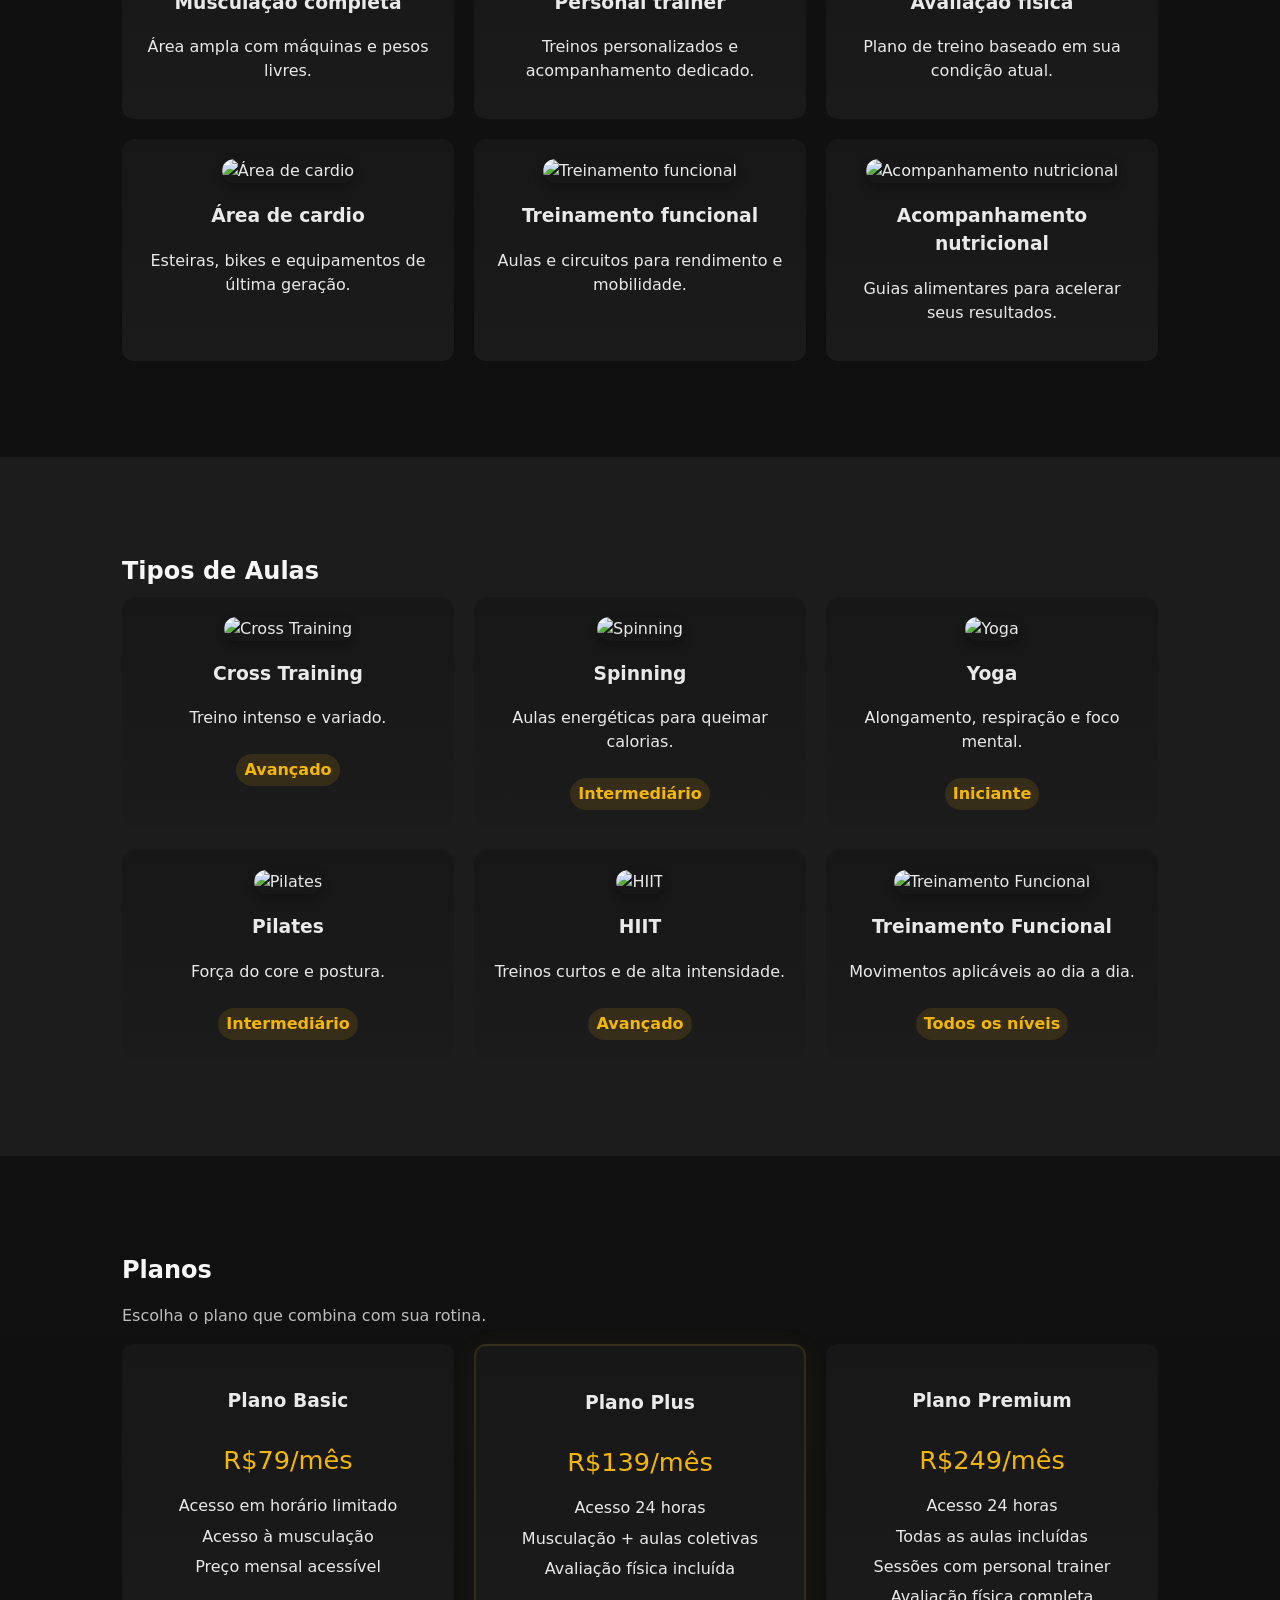
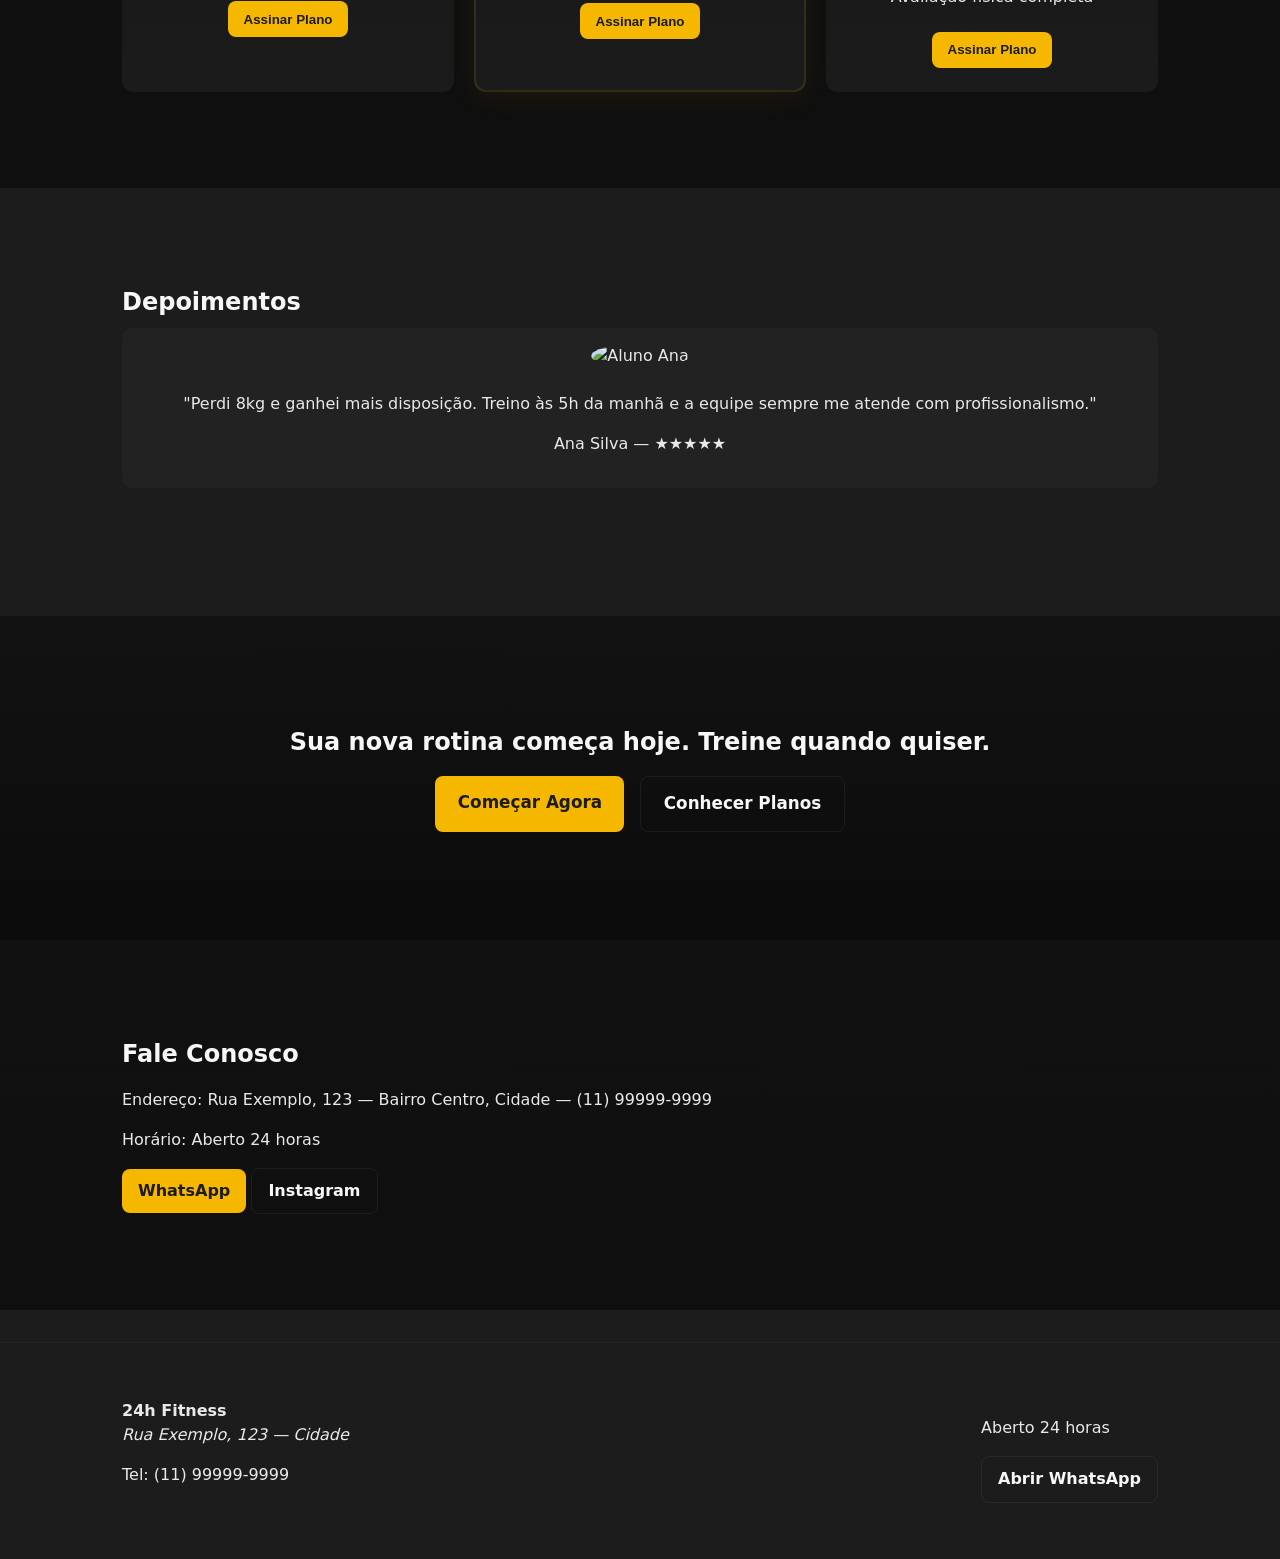
==== commit 1ea59fd7: "Tirando coisas desnecessárias" ====
--- a/index.html
+++ b/index.html
@@ -9,7 +9,7 @@
   <meta property="og:description" content="Academia 24 horas com estrutura completa, personal trainers e ambientes seguros. Treine quando quiser." />
   <meta property="og:image" content="https://images.unsplash.com/photo-1534438327276-14e5300c3a48?auto=format&fit=crop&w=1200&q=80" />
   <meta name="theme-color" content="#1C1C1C" />
-  <link rel="stylesheet" href="styles/style.min.css">
+  <link rel="stylesheet" href="styles/style.css">
   
   <style>
     .icon, .service-card img, .class-card img {
@@ -289,6 +289,6 @@
     </div>
   </div>
 
-  <script src="scripts/main.min.js" defer></script>
+  <script src="scripts/main.js" defer></script>
 </body>
 </html>
--- a/styles/style.css
+++ b/styles/style.css
@@ -0,0 +1,97 @@
+:root{
+  --bg:#1C1C1C;
+  --accent:#F5B700;
+  --muted:#F7F7F7;
+  --text:#e9e9e9;
+  --card:#222;
+  --radius:12px;
+}
+/* Skip link for keyboard users */
+.skip-link{position:absolute;left:-999px;top:auto;width:1px;height:1px;overflow:hidden}
+.skip-link:focus{position:static;left:auto;width:auto;height:auto;padding:0.5rem 1rem;border-radius:6px;background:var(--accent);color:var(--bg);z-index:1000}
+*{box-sizing:border-box}
+html,body{height:100%}
+body{
+  margin:0;font-family:Inter, system-ui, -apple-system, "Segoe UI", Roboto, "Helvetica Neue", Arial;
+  background:var(--bg);color:var(--text);line-height:1.5;-webkit-font-smoothing:antialiased;
+}
+.container{max-width:1100px;margin:0 auto;padding:2rem}
+.site-header{position:sticky;top:0;z-index:50;background:linear-gradient(180deg, rgba(28,28,28,0.9), rgba(28,28,28,0.6));backdrop-filter:blur(4px)}
+.header-inner{display:flex;align-items:center;justify-content:space-between;padding:1rem 0}
+.logo{font-weight:700;color:var(--muted);text-decoration:none;font-size:1.1rem}
+.nav{display:flex;gap:0.75rem;align-items:center}
+.nav a{color:var(--muted);text-decoration:none;margin-left:1rem}
+
+.nav-toggle{display:none;background:transparent;border:1px solid rgba(255,255,255,0.06);color:var(--muted);padding:0.5rem 0.7rem;border-radius:8px;font-size:1.1rem}
+.nav.open{position:fixed;inset:64px 16px auto 16px;background:#0f0f0f;padding:1rem;border-radius:8px;display:flex;flex-direction:column;gap:0.5rem;z-index:60}
+
+.hero{min-height:64vh;background-size:cover;background-position:center;display:flex;align-items:center;position:relative}
+.hero .overlay{position:absolute;inset:0;background:linear-gradient(180deg, rgba(0,0,0,0.35), rgba(0,0,0,0.6))}
+.hero-inner{position:relative;color:var(--muted);padding:4rem 0}
+.hero h1{font-size:2.25rem;margin:0 0 0.5rem}
+.lead{opacity:0.9}
+.hero-ctas{margin-top:1.25rem}
+
+.btn{display:inline-block;padding:0.65rem 1rem;border-radius:8px;border:0;cursor:pointer;text-decoration:none;font-weight:600}
+.btn-primary{background:var(--accent);color:var(--bg)}
+.btn-secondary{background:transparent;color:var(--muted);border:2px solid rgba(255,255,255,0.08)}
+.btn-ghost{background:transparent;border:1px solid rgba(255,255,255,0.06);color:var(--muted)}
+.large{padding:0.9rem 1.4rem;font-size:1.05rem}
+
+.section{padding:4rem 0}
+.section-alt{background:linear-gradient(180deg,#111 0%, #0f0f0f 100%)}
+h2{color:var(--muted);margin:0 0 0.5rem}
+.muted{color:rgba(247,247,247,0.75)}
+
+.grid{display:grid;gap:1.25rem}
+.grid-3{grid-template-columns:repeat(3,1fr)}
+.card{background:var(--card);padding:1.25rem;border-radius:var(--radius);text-align:center}
+.icon{width:64px;height:64px;margin-bottom:0.5rem}
+
+.service-card, .class-card, .plan-card{background:linear-gradient(180deg,#171717,#1b1b1b);padding:1.25rem;border-radius:12px;text-align:center}
+.service-card img, .class-card img{width:80px;height:80px}
+.badge{display:inline-block;margin-top:.5rem;padding:.25rem .5rem;background:rgba(245,183,0,0.12);color:var(--accent);border-radius:999px;font-weight:600}
+
+.plan-card{display:flex;flex-direction:column;align-items:center;padding:1.5rem}
+.plan-popular{box-shadow:0 6px 30px rgba(245,183,0,0.06);border:2px solid rgba(245,183,0,0.12)}
+.price{font-size:1.6rem;color:var(--accent);margin:0.5rem 0}
+.plan-card ul{list-style:none;padding:0;margin:0 0 1rem}
+.plan-card li{margin:0.4rem 0}
+
+.testimonials{display:flex;gap:1rem;align-items:center}
+.testimonial{display:none;background:var(--card);padding:1rem;border-radius:10px;flex:1;text-align:center}
+.testimonial.active{display:block}
+.testimonial img{width:96px;height:96px;border-radius:50%;margin:0 auto 0.5rem}
+
+.cta{min-height:36vh;background-size:cover;background-position:center;display:flex;align-items:center;position:relative;margin-top:2rem}
+.cta .overlay{position:absolute;inset:0;background:linear-gradient(180deg, rgba(0,0,0,0.35), rgba(0,0,0,0.6))}
+.cta-inner{position:relative;text-align:center;color:var(--muted);padding:3rem 0}
+.cta-actions{display:flex;gap:1rem;justify-content:center;margin-top:1rem}
+
+.site-footer{border-top:1px solid rgba(255,255,255,0.03);padding:1.5rem 0;margin-top:2rem}
+.footer-inner{display:flex;justify-content:space-between;align-items:center}
+
+.modal{position:fixed;inset:0;display:none;align-items:center;justify-content:center;padding:1rem}
+.modal[aria-hidden="false"]{display:flex}
+.modal-panel{background:var(--card);padding:1.25rem;border-radius:12px;width:100%;max-width:420px;position:relative}
+.modal-close{position:absolute;right:8px;top:8px;background:transparent;color:var(--muted);border:0;font-size:1.2rem}
+.modal-panel form{display:flex;flex-direction:column;gap:0.6rem}
+.modal-panel input{padding:0.6rem;border-radius:8px;border:1px solid rgba(255,255,255,0.06);background:transparent;color:var(--muted)}
+.form-actions{display:flex;gap:0.5rem;justify-content:flex-end}
+
+@media (max-width:900px){
+  .grid-3{grid-template-columns:repeat(2,1fr)}
+  .hero h1{font-size:1.75rem}
+}
+@media (max-width:600px){
+  .grid-3{grid-template-columns:1fr}
+  .header-inner{padding:0.65rem}
+  .nav{display:none}
+  .nav-toggle{display:inline-block}
+  .container{padding:1rem}
+}
+
+/* focus styles */
+:focus{outline:2px solid var(--accent);outline-offset:2px}
+:focus-visible{outline:2px solid var(--accent);outline-offset:2px}
+.nav-toggle:focus-visible{outline:2px solid var(--accent);outline-offset:2px}
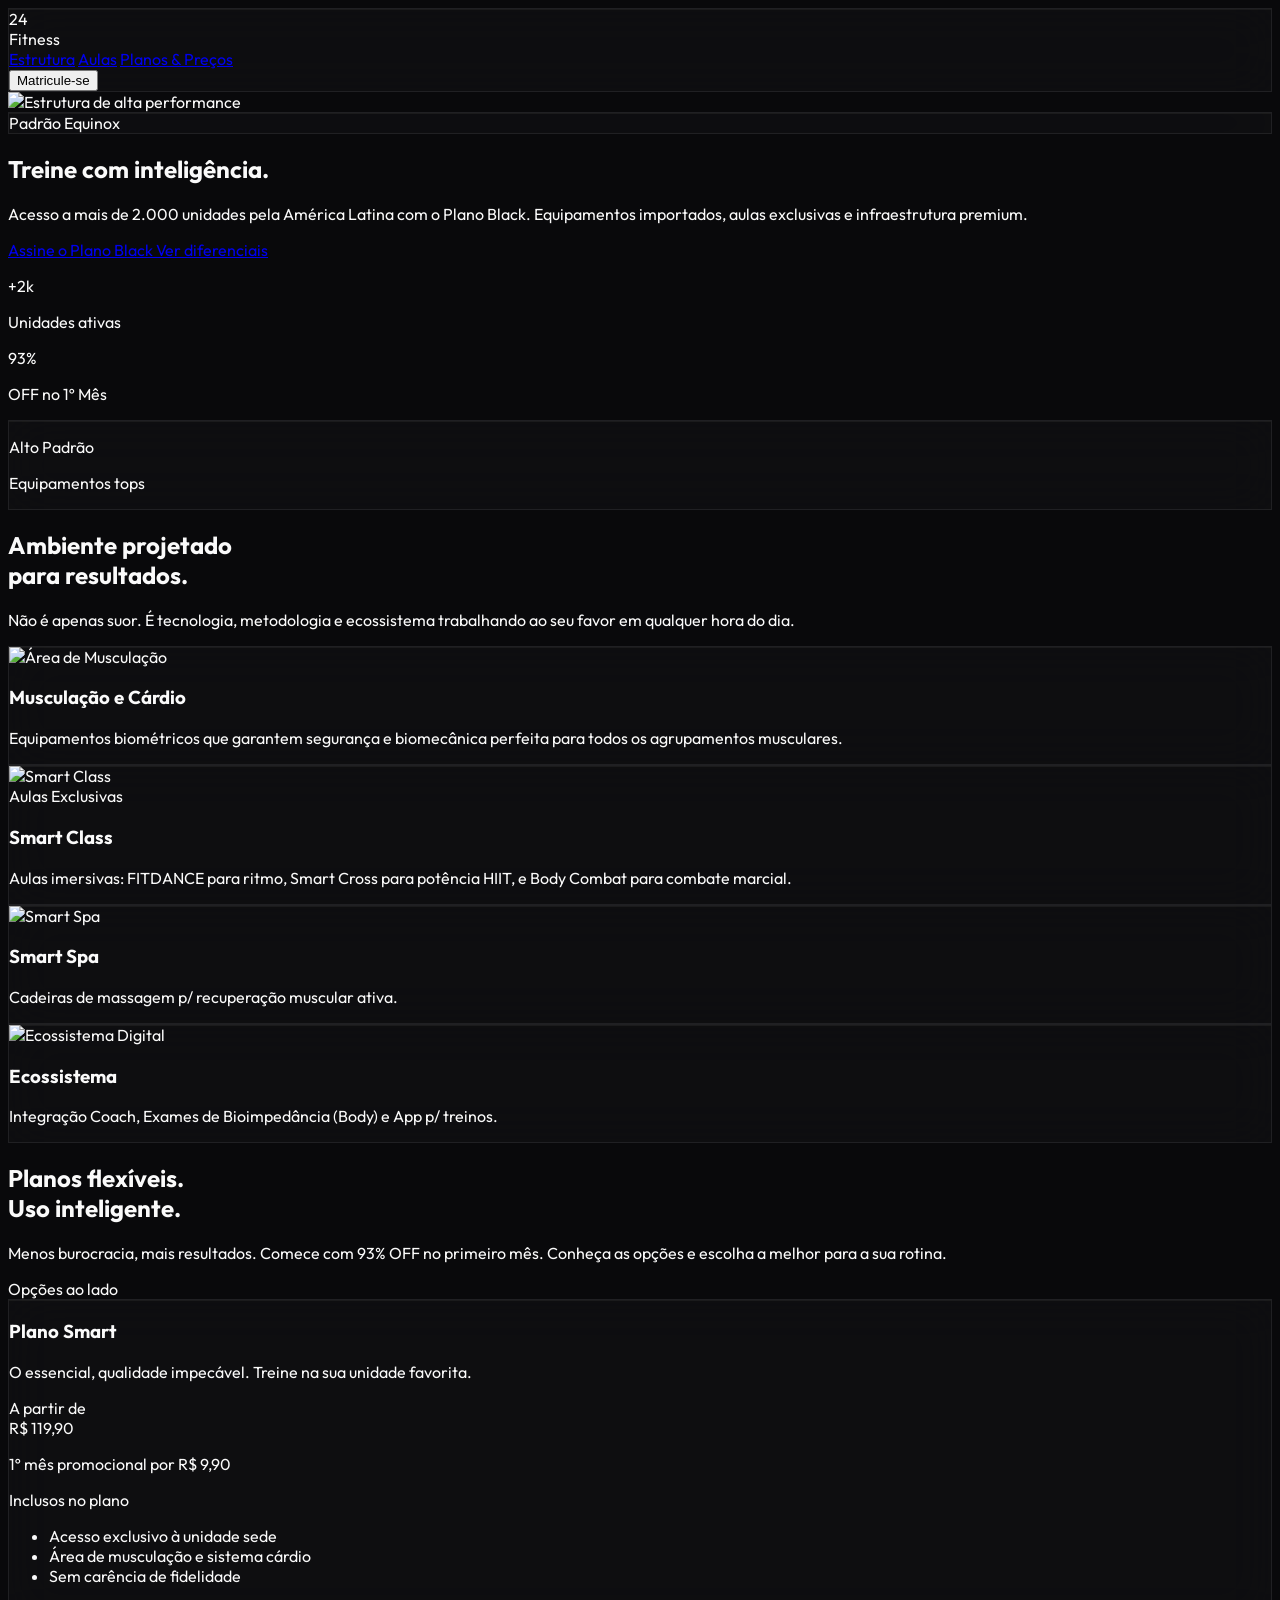
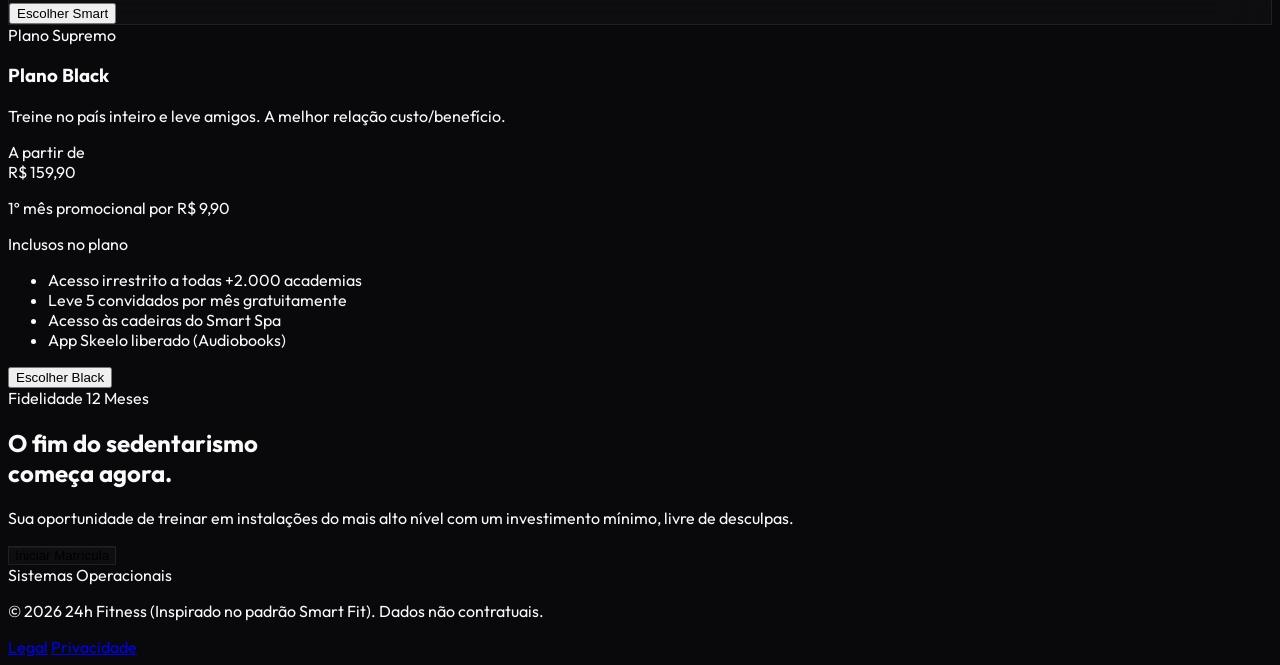
==== commit fcdc4ea4: "melhorando o estilo e adicionando a pagina de aulas" ====
--- a/index.html
+++ b/index.html
@@ -1,294 +1,501 @@
-<!doctype html>
-<html lang="pt-BR">
+<!DOCTYPE html>
+<html lang="pt-BR" class="scroll-smooth">
+
 <head>
-  <meta charset="utf-8" />
-  <meta name="viewport" content="width=device-width,initial-scale=1" />
-  <title>24h Fitness — Treine a qualquer hora</title>
-  <meta name="description" content="24h Fitness — Academia aberta 24 horas. Equipamentos modernos, personal trainers e flexibilidade para treinar quando quiser." />
-  <meta property="og:title" content="24h Fitness — Treine a qualquer hora" />
-  <meta property="og:description" content="Academia 24 horas com estrutura completa, personal trainers e ambientes seguros. Treine quando quiser." />
-  <meta property="og:image" content="https://images.unsplash.com/photo-1534438327276-14e5300c3a48?auto=format&fit=crop&w=1200&q=80" />
-  <meta name="theme-color" content="#1C1C1C" />
-  <link rel="stylesheet" href="styles/style.css">
-  
+  <meta charset="utf-8">
+  <meta name="viewport" content="width=device-width, initial-scale=1.0">
+  <title>24h Fitness | Padrão Smart Fit</title>
+
+  <!-- Font Setup: Outfit (Premium Sans-Serif) -->
+  <link rel="preconnect" href="https://fonts.googleapis.com">
+  <link rel="preconnect" href="https://fonts.gstatic.com" crossorigin>
+  <link href="https://fonts.googleapis.com/css2?family=Outfit:wght@300;400;500;600;700;800&display=swap"
+    rel="stylesheet">
+
+  <!-- Phosphor Icons -->
+  <script src="https://unpkg.com/@phosphor-icons/web"></script>
+
+  <!-- Tailwind CSS -->
+  <script src="https://cdn.tailwindcss.com"></script>
+  <script>
+    tailwind.config = {
+      theme: {
+        extend: {
+          fontFamily: {
+            sans: ['Outfit', 'sans-serif'],
+          },
+          colors: {
+            smart: '#FFB612',
+            zinc: {
+              50: '#fafafa',
+              100: '#f4f4f5',
+              200: '#e4e4e7',
+              300: '#d4d4d8',
+              400: '#a1a1aa',
+              500: '#71717a',
+              600: '#52525b',
+              700: '#3f3f46',
+              800: '#27272a',
+              900: '#18181b',
+              950: '#09090b',
+            }
+          },
+          boxShadow: {
+            'diffusion': '0 20px 40px -15px rgba(0,0,0,0.5)',
+            'glow': '0 0 30px rgba(255,182,18,0.15)',
+            'glow-strong': '0 0 40px rgba(255,182,18,0.3)',
+          }
+        }
+      }
+    }
+  </script>
+
   <style>
-    .icon, .service-card img, .class-card img {
-      object-fit: cover;
-      border-radius: 12px;
-      box-shadow: 0 4px 10px rgba(0,0,0,0.3);
-    }
-    .testimonial img {
-      object-fit: cover;
+    body {
+      font-family: 'Outfit', sans-serif;
+      background-color: #09090b;
+      color: #fafafa;
+      -webkit-font-smoothing: antialiased;
+      -moz-osx-font-smoothing: grayscale;
+    }
+
+    /* Liquid Glass Effect */
+    .glass-panel {
+      background: rgba(24, 24, 27, 0.4);
+      backdrop-filter: blur(24px);
+      -webkit-backdrop-filter: blur(24px);
+      border: 1px solid rgba(255, 255, 255, 0.08);
+      box-shadow: inset 0 1px 0 rgba(255, 255, 255, 0.05);
+    }
+
+    /* Perpetual Physics Simulation */
+    @keyframes float {
+
+      0%,
+      100% {
+        transform: translateY(0);
+      }
+
+      50% {
+        transform: translateY(-10px);
+      }
+    }
+
+    .animate-float-slow {
+      animation: float 7s ease-in-out infinite;
+    }
+
+    .animate-float-fast {
+      animation: float 4s ease-in-out infinite reverse;
+    }
+
+    /* Pulse Status Ring */
+    @keyframes pulse-ring {
+      0% {
+        transform: scale(0.95);
+        box-shadow: 0 0 0 0 rgba(255, 182, 18, 0.7);
+      }
+
+      70% {
+        transform: scale(1);
+        box-shadow: 0 0 0 10px rgba(255, 182, 18, 0);
+      }
+
+      100% {
+        transform: scale(0.95);
+        box-shadow: 0 0 0 0 rgba(255, 182, 18, 0);
+      }
+    }
+
+    .status-pulse {
+      animation: pulse-ring 2.5s infinite cubic-bezier(0.16, 1, 0.3, 1);
+    }
+
+    /* Custom Scrollbar - Minimal */
+    ::-webkit-scrollbar {
+      width: 6px;
+      height: 6px;
+    }
+
+    ::-webkit-scrollbar-track {
+      background: #09090b;
+    }
+
+    ::-webkit-scrollbar-thumb {
+      background: #27272a;
+      border-radius: 10px;
+    }
+
+    ::-webkit-scrollbar-thumb:hover {
+      background: #3f3f46;
+    }
+
+    /* Hiding invisible scrollbars but keeping functionality */
+    .hide-scrollbar::-webkit-scrollbar {
+      display: none;
+    }
+
+    .hide-scrollbar {
+      -ms-overflow-style: none;
+      scrollbar-width: none;
     }
   </style>
 </head>
-<body>
-  <a class="skip-link" href="#main-content">Pular para o conteúdo</a>
-  <header class="site-header">
-    <div class="container header-inner">
-      <a class="logo" href="#">24h Fitness</a>
-      <nav id="main-nav" class="nav" role="navigation" aria-label="Menu principal">
-        <a href="#diferenciais">Diferenciais</a>
-        <a href="#servicos">Serviços</a>
-        <a href="#aulas">Aulas</a>
-        <a href="#planos">Planos</a>
-        <a href="#depoimentos">Depoimentos</a>
-        <a class="btn btn-ghost" href="#contato">Contato</a>
-      </nav>
-    </div>
-  </header>
-
-  <main id="main-content">
-    <section id="hero" class="hero" style="background-image:url('https://images.unsplash.com/photo-1534438327276-14e5300c3a48?auto=format&fit=crop&w=1920&q=80')">
-      <div class="overlay"></div>
-      <div class="container hero-inner">
-        <h1>Treine a Qualquer Hora. Resultados 24/7.</h1>
-        <p class="lead">A 24h Fitness oferece estrutura completa, equipe qualificada e ambiente seguro — para você treinar quando quiser.</p>
-        <div class="hero-ctas">
-          <a class="btn btn-primary" href="#planos">Conheça os Planos</a>
-          <button class="btn btn-secondary" id="openTrial">Agende uma Aula Experimental</button>
-        </div>
-      </div>
-    </section>
-
-    <section id="diferenciais" class="section">
-      <div class="container">
-        <h2>Diferenciais da 24h Fitness</h2>
-        <p class="muted">Energia, disciplina, motivação e acessibilidade — tudo isso em uma academia premium e aberta 24 horas.</p>
-        <div class="grid grid-3">
-          <article class="card">
-            <img src="https://images.unsplash.com/photo-1540497077202-7c8a3999166f?auto=format&fit=crop&w=150&h=150&q=80" alt="Academia aberta 24 horas" class="icon">
-            <h3>Aberto 24 horas</h3>
-            <p>Treine na sua hora — manhã, tarde, noite ou madrugada.</p>
-          </article>
-          <article class="card">
-            <img src="https://images.unsplash.com/photo-1581009146145-b5ef050c2e1e?auto=format&fit=crop&w=150&h=150&q=80" alt="Equipamentos modernos" class="icon">
-            <h3>Equipamentos modernos</h3>
-            <p>Máquinas e pesos atualizados para todos os níveis.</p>
-          </article>
-          <article class="card">
-            <img src="https://images.unsplash.com/photo-1571019614242-c5c5dee9f50b?auto=format&fit=crop&w=150&h=150&q=80" alt="Personal trainers qualificados" class="icon">
-            <h3>Personal trainers</h3>
-            <p>Profissionais qualificados para orientar seu progresso.</p>
-          </article>
-          <article class="card">
-            <img src="https://images.unsplash.com/photo-1623874514711-0f321325f318?auto=format&fit=crop&w=150&h=150&q=80" alt="Ambiente seguro" class="icon">
-            <h3>Ambiente seguro</h3>
-            <p>Monitoramento e estrutura voltados à sua segurança.</p>
-          </article>
-          <article class="card">
-            <img src="https://images.unsplash.com/photo-1596357395217-80de13130e92?auto=format&fit=crop&w=150&h=150&q=80" alt="Estrutura completa" class="icon">
-            <h3>Estrutura completa</h3>
-            <p>Vestiários, área de cardio e espaço funcional preparados para seu treino.</p>
-          </article>
-          <article class="card">
-            <img src="https://images.unsplash.com/photo-1518611012118-696072aa579a?auto=format&fit=crop&w=150&h=150&q=80" alt="Flexibilidade de horários" class="icon">
-            <h3>Flexibilidade</h3>
-            <p>Planos e horários pensados para sua rotina.</p>
-          </article>
-        </div>
-      </div>
-    </section>
-
-    <section id="servicos" class="section section-alt">
-      <div class="container">
-        <h2>Serviços Oferecidos</h2>
-        <div class="grid grid-3">
-          <article class="service-card">
-            <img src="https://images.unsplash.com/photo-1584735935682-2f2b69dff9d2?auto=format&fit=crop&w=200&h=200&q=80" alt="Musculação completa">
-            <h3>Musculação completa</h3>
-            <p>Área ampla com máquinas e pesos livres.</p>
-          </article>
-          <article class="service-card">
-            <img src="https://images.unsplash.com/photo-1571019613454-1cb2f99b2d8b?auto=format&fit=crop&w=200&h=200&q=80" alt="Personal trainer">
-            <h3>Personal trainer</h3>
-            <p>Treinos personalizados e acompanhamento dedicado.</p>
-          </article>
-          <article class="service-card">
-            <img src="https://images.unsplash.com/photo-1554224155-8d04cb21cd6c?auto=format&fit=crop&w=200&h=200&q=80" alt="Avaliação física">
-            <h3>Avaliação física</h3>
-            <p>Plano de treino baseado em sua condição atual.</p>
-          </article>
-          <article class="service-card">
-            <img src="https://images.unsplash.com/photo-1538805060514-97d9cc17730c?auto=format&fit=crop&w=200&h=200&q=80" alt="Área de cardio">
-            <h3>Área de cardio</h3>
-            <p>Esteiras, bikes e equipamentos de última geração.</p>
-          </article>
-          <article class="service-card">
-            <img src="https://images.unsplash.com/photo-1541534741688-6078c6bfb5c5?auto=format&fit=crop&w=200&h=200&q=80" alt="Treinamento funcional">
-            <h3>Treinamento funcional</h3>
-            <p>Aulas e circuitos para rendimento e mobilidade.</p>
-          </article>
-          <article class="service-card">
-            <img src="https://images.unsplash.com/photo-1512621776951-a57141f2eefd?auto=format&fit=crop&w=200&h=200&q=80" alt="Acompanhamento nutricional">
-            <h3>Acompanhamento nutricional</h3>
-            <p>Guias alimentares para acelerar seus resultados.</p>
-          </article>
-        </div>
-      </div>
-    </section>
-
-    <section id="aulas" class="section">
-      <div class="container">
-        <h2>Tipos de Aulas</h2>
-        <div class="grid grid-3">
-          <article class="class-card">
-            <img src="https://images.unsplash.com/photo-1517838277536-f5f99be501cd?auto=format&fit=crop&w=200&h=200&q=80" alt="Cross Training">
-            <h3>Cross Training</h3>
-            <p>Treino intenso e variado.</p>
-            <span class="badge">Avançado</span>
-          </article>
-          <article class="class-card">
-            <img src="https://images.unsplash.com/photo-1534258936925-c58bed479fcb?auto=format&fit=crop&w=200&h=200&q=80" alt="Spinning">
-            <h3>Spinning</h3>
-            <p>Aulas energéticas para queimar calorias.</p>
-            <span class="badge">Intermediário</span>
-          </article>
-          <article class="class-card">
-            <img src="https://images.unsplash.com/photo-1506126613408-eca07ce68773?auto=format&fit=crop&w=200&h=200&q=80" alt="Yoga">
-            <h3>Yoga</h3>
-            <p>Alongamento, respiração e foco mental.</p>
-            <span class="badge">Iniciante</span>
-          </article>
-          <article class="class-card">
-            <img src="https://images.unsplash.com/photo-1518611012118-696072aa579a?auto=format&fit=crop&w=200&h=200&q=80" alt="Pilates">
-            <h3>Pilates</h3>
-            <p>Força do core e postura.</p>
-            <span class="badge">Intermediário</span>
-          </article>
-          <article class="class-card">
-            <img src="https://images.unsplash.com/photo-1517963879433-6ad2b056d712?auto=format&fit=crop&w=200&h=200&q=80" alt="HIIT">
-            <h3>HIIT</h3>
-            <p>Treinos curtos e de alta intensidade.</p>
-            <span class="badge">Avançado</span>
-          </article>
-          <article class="class-card">
-            <img src="https://images.unsplash.com/photo-1599058917212-d750089bc07e?auto=format&fit=crop&w=200&h=200&q=80" alt="Treinamento Funcional">
-            <h3>Treinamento Funcional</h3>
-            <p>Movimentos aplicáveis ao dia a dia.</p>
-            <span class="badge">Todos os níveis</span>
-          </article>
-        </div>
-      </div>
-    </section>
-
-    <section id="planos" class="section section-alt">
-      <div class="container">
-        <h2>Planos</h2>
-        <p class="muted">Escolha o plano que combina com sua rotina.</p>
-        <div class="grid grid-3">
-          <article class="plan-card">
-            <h3>Plano Basic</h3>
-            <p class="price">R$79/mês</p>
-            <ul>
-              <li>Acesso em horário limitado</li>
-              <li>Acesso à musculação</li>
-              <li>Preço mensal acessível</li>
+
+<body class="overflow-x-hidden selection:bg-smart selection:text-zinc-950">
+
+  <!-- Desktop & Mobile Navigation (Liquid Glass) -->
+  <nav
+    class="fixed top-0 left-0 right-0 z-50 px-6 py-4 flex items-center justify-between glass-panel border-b-0 border-white/5 transition-all duration-300">
+    <div class="flex items-center gap-3">
+      <div
+        class="w-10 h-10 rounded-full bg-smart flex items-center justify-center text-zinc-950 font-bold text-lg status-pulse shadow-glow">
+        24</div>
+      <span class="font-bold text-xl tracking-tighter">Fitness</span>
+    </div>
+    <div class="hidden md:flex items-center gap-10 text-sm font-medium text-zinc-400">
+      <a href="index.html#experiencia" class="hover:text-white transition-colors duration-300">Estrutura</a>
+      <a href="aulas.html" class="hover:text-white transition-colors duration-300">Aulas</a>
+      <a href="index.html#planos" class="hover:text-white transition-colors duration-300">Planos & Preços</a>
+    </div>
+    <button
+      class="bg-white text-zinc-950 px-6 py-2.5 rounded-full text-sm font-bold tracking-tight hover:scale-[0.98] active:scale-[0.95] transition-transform duration-300">
+      Matricule-se
+    </button>
+  </nav>
+
+  <!-- Hero Full Screen Center Architecture -->
+  <section class="min-h-[100dvh] w-full relative flex flex-col items-center justify-center pt-20 overflow-hidden">
+    
+    <!-- Full Background Image -->
+    <div class="absolute inset-0 z-0 bg-zinc-950">
+      <img src="https://images.unsplash.com/photo-1534438327276-14e5300c3a48?auto=format&fit=crop&w=2000&q=80"
+        alt="Estrutura de alta performance"
+        class="w-full h-full object-cover object-center opacity-[0.35] mix-blend-lighten">
+      <!-- Vignette and Dark Overlay for Text Readability -->
+      <div class="absolute inset-0 bg-gradient-to-b from-zinc-950/80 via-zinc-950/20 to-zinc-950 pointer-events-none"></div>
+      <div class="absolute inset-0 bg-[radial-gradient(circle_at_center,transparent_0%,#09090b_100%)] opacity-80 pointer-events-none"></div>
+    </div>
+
+    <!-- Center Hero Focus (Content) -->
+    <div class="w-full max-w-4xl flex flex-col items-center justify-center px-6 text-center relative z-10 py-24 md:py-0">
+
+      <!-- Subtle Floating Pill -->
+      <div class="inline-flex items-center gap-2 px-4 py-2 rounded-full glass-panel w-fit mb-8 animate-float-slow bg-zinc-900/50">
+        <span class="w-2 h-2 rounded-full bg-smart"></span>
+        <span class="text-xs font-semibold tracking-widest text-zinc-300 uppercase">Padrão Equinox</span>
+      </div>
+
+      <!-- Typography Hierarchy -->
+      <h1 class="text-[3.5rem] md:text-7xl lg:text-[6.5rem] font-bold tracking-tighter leading-[0.95] mb-8 text-white">
+        Treine com <span class="text-smart inline-block">inteligência.</span>
+      </h1>
+
+      <p class="text-zinc-300 text-lg md:text-xl max-w-[50ch] leading-relaxed mb-12 mx-auto">
+        Acesso a mais de 2.000 unidades pela América Latina com o Plano Black. Equipamentos importados, aulas exclusivas e infraestrutura premium.
+      </p>
+
+      <!-- Center CTA Structure -->
+      <div class="flex flex-col sm:flex-row items-center justify-center gap-6 w-full sm:w-auto">
+        <a href="#planos"
+          class="w-full sm:w-auto bg-smart text-zinc-950 px-10 py-4 rounded-full font-bold text-lg hover:-translate-y-1 active:translate-y-0 transition-transform duration-300 shadow-glow text-center">
+          Assine o Plano Black
+        </a>
+        <a href="#experiencia"
+          class="w-full sm:w-auto flex items-center justify-center gap-3 text-white font-medium hover:text-smart transition-colors group px-6 py-4">
+          Ver diferenciais
+          <i class="ph ph-arrow-down flex-shrink-0 group-hover:translate-y-1 transition-transform"></i>
+        </a>
+      </div>
+
+      <!-- Live Data Array Centered -->
+      <div class="mt-16 md:mt-24 flex items-center justify-center gap-8 sm:gap-16 border-t border-white/10 pt-10 w-full max-w-2xl mx-auto">
+        <div class="text-center">
+          <p class="text-4xl md:text-5xl font-bold tracking-tighter text-white">+2k</p>
+          <p class="text-[10px] sm:text-xs text-zinc-400 font-mono mt-3 tracking-widest uppercase">Unidades ativas</p>
+        </div>
+        <div class="w-px h-16 bg-white/10"></div>
+        <div class="text-center">
+          <p class="text-4xl md:text-5xl font-bold tracking-tighter text-smart">93<span class="text-2xl">%</span></p>
+          <p class="text-[10px] sm:text-xs text-zinc-400 font-mono mt-3 tracking-widest uppercase">OFF no 1º Mês</p>
+        </div>
+      </div>
+    </div>
+    
+    <!-- Floating Holographic Data Widget -->
+    <div
+      class="hidden lg:flex absolute bottom-12 right-12 glass-panel bg-zinc-900/50 p-5 rounded-3xl w-64 animate-float-fast shadow-diffusion z-10 backdrop-blur-3xl">
+      <div class="flex items-center gap-4">
+        <div class="w-12 h-12 rounded-full bg-zinc-800/80 flex items-center justify-center border border-white/5">
+          <i class="ph ph-barbell text-2xl text-smart"></i>
+        </div>
+        <div>
+          <p class="text-sm font-bold text-white">Alto Padrão</p>
+          <p class="text-xs text-zinc-400 mt-0.5">Equipamentos tops</p>
+        </div>
+      </div>
+    </div>
+  </section>
+
+  <!-- Bento Grid Section: A Experiência -->
+  <section id="experiencia" class="py-32 px-6 md:px-16 lg:px-24 max-w-[1800px] mx-auto border-t border-white/5">
+
+    <!-- Offset Header -->
+    <div class="mb-16 md:w-2/3">
+      <h2 class="text-4xl md:text-6xl font-bold tracking-tighter mb-6">Ambiente projetado<br>para <span
+          class="text-zinc-500">resultados.</span></h2>
+      <p class="text-zinc-400 font-mono text-sm max-w-[50ch] leading-relaxed">Não é apenas suor. É tecnologia,
+        metodologia e ecossistema trabalhando ao seu favor em qualquer hora do dia.</p>
+    </div>
+
+    <!-- Bento Grid (Asymmetric & Dense) -->
+    <div class="grid grid-cols-1 md:grid-cols-4 gap-4 auto-rows-[260px]">
+
+      <!-- Card: Musculacao (Span 2x2) -->
+      <div
+        class="glass-panel p-8 rounded-[2rem] md:col-span-2 md:row-span-2 relative overflow-hidden group flex flex-col justify-end">
+        <img src="https://images.unsplash.com/photo-1540497077202-7c8a3999166f?auto=format&fit=crop&w=1200&q=80"
+          alt="Área de Musculação"
+          class="absolute inset-0 w-full h-full object-cover opacity-20 group-hover:scale-105 group-hover:opacity-30 transition-all duration-700 ease-[cubic-bezier(0.16,1,0.3,1)]">
+        <div class="absolute inset-0 bg-gradient-to-t from-zinc-950 to-transparent pointer-events-none"></div>
+        <div class="relative z-10 flex flex-col items-start">
+          <div
+            class="mb-6 inline-flex items-center justify-center w-12 h-12 rounded-full bg-white/10 backdrop-blur-md text-smart border border-white/5">
+            <i class="ph ph-activity text-2xl"></i>
+          </div>
+          <h3 class="text-3xl font-bold tracking-tighter mb-3">Musculação e Cárdio</h3>
+          <p class="text-zinc-300 text-sm max-w-[40ch] leading-relaxed">Equipamentos biométricos que garantem segurança
+            e biomecânica perfeita para todos os agrupamentos musculares.</p>
+        </div>
+      </div>
+
+      <!-- Card: Aulas -->
+      <div
+        class="glass-panel p-8 rounded-[2rem] md:col-span-2 relative overflow-hidden group flex flex-col justify-between z-10">
+        <img src="https://images.unsplash.com/photo-1571019613454-1cb2f99b2d8b?auto=format&fit=crop&w=1200&q=80"
+          alt="Smart Class"
+          class="absolute inset-0 w-full h-full object-cover opacity-15 group-hover:scale-105 group-hover:opacity-30 transition-all duration-700 ease-[cubic-bezier(0.16,1,0.3,1)]">
+        <div class="absolute inset-0 bg-gradient-to-t from-zinc-950/80 to-transparent pointer-events-none"></div>
+        <div class="flex items-start justify-between relative z-10">
+          <div
+            class="inline-flex items-center justify-center w-10 h-10 rounded-full bg-smart text-zinc-950 shadow-glow">
+            <i class="ph ph-users-three text-xl"></i>
+          </div>
+          <span
+            class="text-xs font-mono text-zinc-400 tracking-wider bg-zinc-950/50 px-2 py-1 rounded-md backdrop-blur-sm border border-white/5">Aulas
+            Exclusivas</span>
+        </div>
+        <div id="aulas" class="relative z-10">
+          <h3 class="text-2xl font-bold tracking-tighter mb-2 text-white">Smart Class</h3>
+          <p class="text-zinc-300 text-sm">Aulas imersivas: FITDANCE para ritmo, Smart Cross para potência HIIT, e Body
+            Combat para combate marcial.</p>
+        </div>
+      </div>
+
+      <!-- Card: Spa / Recovery -->
+      <div class="glass-panel p-8 rounded-[2rem] relative overflow-hidden group flex flex-col justify-between z-10">
+        <img src="https://images.unsplash.com/photo-1544161515-4ab6ce6db874?auto=format&fit=crop&w=800&q=80"
+          alt="Smart Spa"
+          class="absolute inset-0 w-full h-full object-cover opacity-15 group-hover:scale-105 group-hover:opacity-30 transition-all duration-700 ease-[cubic-bezier(0.16,1,0.3,1)]">
+        <div class="absolute inset-0 bg-gradient-to-t from-zinc-950/80 to-transparent pointer-events-none"></div>
+        <div
+          class="inline-flex items-center justify-center w-10 h-10 rounded-full bg-zinc-800 text-zinc-300 border border-white/10 relative z-10">
+          <i class="ph ph-armchair text-xl"></i>
+        </div>
+        <div class="relative z-10">
+          <h3 class="text-xl font-bold tracking-tighter mb-2 text-white">Smart Spa</h3>
+          <p class="text-zinc-300 text-sm">Cadeiras de massagem p/ recuperação muscular ativa.</p>
+        </div>
+      </div>
+
+      <!-- Card: Digital Services (App/Energy/Body) -->
+      <div class="glass-panel p-8 rounded-[2rem] relative overflow-hidden group flex flex-col justify-between z-10">
+        <img src="https://images.unsplash.com/photo-1551288049-bebda4e38f71?auto=format&fit=crop&w=800&q=80"
+          alt="Ecossistema Digital"
+          class="absolute inset-0 w-full h-full object-cover opacity-15 group-hover:scale-105 group-hover:opacity-30 transition-all duration-700 ease-[cubic-bezier(0.16,1,0.3,1)]">
+        <div class="absolute inset-0 bg-gradient-to-t from-zinc-950/80 to-transparent pointer-events-none z-0"></div>
+        <div class="absolute -right-10 -bottom-10 opacity-[0.03] pointer-events-none z-0">
+          <i class="ph ph-device-mobile text-[150px] text-white"></i>
+        </div>
+        <div class="flex items-center gap-2 mb-6 relative z-10">
+          <span class="w-8 h-8 rounded-full bg-zinc-800 flex items-center justify-center"><i
+              class="ph ph-heartbeat text-sm text-white"></i></span>
+          <span class="w-8 h-8 rounded-full border border-zinc-700 flex items-center justify-center"><i
+              class="ph ph-lightning text-sm text-smart"></i></span>
+        </div>
+        <div class="relative z-10">
+          <h3 class="text-xl font-bold tracking-tighter mb-2 text-white">Ecossistema</h3>
+          <p class="text-zinc-300 text-sm">Integração Coach, Exames de Bioimpedância (Body) e App p/ treinos.</p>
+        </div>
+      </div>
+
+    </div>
+  </section>
+
+  <!-- Planos: Horizontal Layout Hijack -->
+  <section id="planos" class="py-32 relative border-t border-white/5 overflow-hidden">
+
+    <!-- Background Ambient Light -->
+    <div
+      class="absolute top-1/2 left-1/2 -translate-x-1/2 -translate-y-1/2 w-[80vw] h-[600px] bg-smart/5 blur-[150px] rounded-full pointer-events-none">
+    </div>
+
+    <div class="px-6 md:px-16 lg:px-24 max-w-[1800px] mx-auto flex flex-col xl:flex-row gap-16 relative z-10">
+
+      <!-- Sticky Copy Section -->
+      <div class="w-full xl:w-1/3 flex flex-col">
+        <div class="xl:sticky xl:top-32">
+          <h2 class="text-5xl md:text-6xl font-bold tracking-tighter mb-8 text-white">Planos flexíveis.<br>Uso
+            inteligente.</h2>
+          <p class="text-zinc-400 max-w-[40ch] leading-relaxed mb-6">
+            Menos burocracia, mais resultados. Comece com 93% OFF no primeiro mês. Conheça as opções e escolha a melhor
+            para a sua rotina.
+          </p>
+          <div class="hidden xl:flex items-center gap-4 mt-16">
+            <i class="ph ph-arrow-right text-3xl text-smart"></i>
+            <span class="font-mono text-xs text-zinc-500 uppercase tracking-widest">Opções ao lado</span>
+          </div>
+        </div>
+      </div>
+
+      <!-- Horizontal Cards Container -->
+      <div class="w-full xl:w-2/3 flex flex-col md:flex-row gap-6">
+
+        <!-- Plano Basic / Smart -->
+        <div
+          class="flex-1 glass-panel rounded-[2rem] p-8 md:p-10 flex flex-col relative border border-white/5 hover:border-white/20 transition-colors duration-300">
+          <h3 class="text-2xl font-bold text-white mb-2 tracking-tighter">Plano Smart</h3>
+          <p class="text-zinc-400 text-sm h-10">O essencial, qualidade impecável. Treine na sua unidade favorita.</p>
+
+          <div class="my-8 border-b border-white/10 pb-8">
+            <span class="text-xs text-smart font-mono uppercase tracking-wider block mb-1">A partir de</span>
+            <div class="flex items-end gap-2">
+              <span class="text-sm text-zinc-500 font-bold mb-1">R$</span>
+              <span class="text-6xl font-bold tracking-tighter text-white leading-none">119<span
+                  class="text-4xl">,90</span></span>
+            </div>
+            <p class="text-xs text-zinc-500 font-mono mt-3">1º mês promocional por R$ 9,90</p>
+          </div>
+
+          <div class="flex-1 flex flex-col mb-8">
+            <!-- Labels above functionality as per Dashboards -->
+            <p class="text-xs text-zinc-500 font-bold uppercase tracking-wider mb-4">Inclusos no plano</p>
+            <ul class="space-y-4 text-sm text-zinc-300">
+              <li class="flex items-start gap-4"><i class="ph ph-check text-smart text-lg shrink-0 pt-0.5"></i> <span
+                  class="leading-relaxed">Acesso exclusivo à unidade sede</span></li>
+              <li class="flex items-start gap-4"><i class="ph ph-check text-smart text-lg shrink-0 pt-0.5"></i> <span
+                  class="leading-relaxed">Área de musculação e sistema cárdio</span></li>
+              <li class="flex items-start gap-4"><i class="ph ph-check text-smart text-lg shrink-0 pt-0.5"></i> <span
+                  class="leading-relaxed">Sem carência de fidelidade</span></li>
             </ul>
-            <button class="btn btn-primary">Assinar Plano</button>
-          </article>
-          <article class="plan-card plan-popular">
-            <h3>Plano Plus</h3>
-            <p class="price">R$139/mês</p>
-            <ul>
-              <li>Acesso 24 horas</li>
-              <li>Musculação + aulas coletivas</li>
-              <li>Avaliação física incluída</li>
+          </div>
+
+          <button
+            class="w-full bg-zinc-800 text-white py-4 rounded-full font-bold tracking-tight hover:bg-zinc-700 active:scale-[0.98] transition-all duration-300 pointer-events-auto">
+            Escolher Smart
+          </button>
+        </div>
+
+        <!-- Plano Black (Highlight) -->
+        <div
+          class="flex-1 rounded-[2rem] p-8 md:p-10 flex flex-col relative relative bg-gradient-to-b from-zinc-800/80 to-zinc-900 border border-smart/30 shadow-glow-strong md:-translate-y-4">
+          <!-- Featured Tag -->
+          <div
+            class="absolute -top-4 left-8 bg-smart text-zinc-950 px-4 py-1.5 rounded-full text-[10px] font-black uppercase tracking-widest shadow-lg">
+            Plano Supremo
+          </div>
+
+          <h3 class="text-2xl font-bold text-smart mb-2 tracking-tighter">Plano Black</h3>
+          <p class="text-zinc-300 text-sm h-10">Treine no país inteiro e leve amigos. A melhor relação custo/benefício.
+          </p>
+
+          <div class="my-8 border-b border-white/10 pb-8">
+            <span class="text-xs text-zinc-400 font-mono uppercase tracking-wider block mb-1">A partir de</span>
+            <div class="flex items-end gap-2">
+              <span class="text-sm text-smart font-bold mb-1">R$</span>
+              <span class="text-6xl font-bold tracking-tighter text-white leading-none">159<span
+                  class="text-4xl">,90</span></span>
+            </div>
+            <p class="text-xs text-smart font-mono mt-3">1º mês promocional por R$ 9,90</p>
+          </div>
+
+          <div class="flex-1 flex flex-col mb-8">
+            <p class="text-xs text-zinc-400 font-bold uppercase tracking-wider mb-4">Inclusos no plano</p>
+            <ul class="space-y-4 text-sm text-zinc-200">
+              <li class="flex items-start gap-4"><i class="ph ph-check text-smart text-lg shrink-0 pt-0.5"></i> <span
+                  class="leading-relaxed font-semibold text-white">Acesso irrestrito a todas +2.000 academias</span>
+              </li>
+              <li class="flex items-start gap-4"><i class="ph ph-check text-smart text-lg shrink-0 pt-0.5"></i> <span
+                  class="leading-relaxed">Leve 5 convidados por mês gratuitamente</span></li>
+              <li class="flex items-start gap-4"><i class="ph ph-check text-smart text-lg shrink-0 pt-0.5"></i> <span
+                  class="leading-relaxed">Acesso às cadeiras do Smart Spa</span></li>
+              <li class="flex items-start gap-4"><i class="ph ph-check text-smart text-lg shrink-0 pt-0.5"></i> <span
+                  class="leading-relaxed">App Skeelo liberado (Audiobooks)</span></li>
             </ul>
-            <button class="btn btn-primary">Assinar Plano</button>
-          </article>
-          <article class="plan-card">
-            <h3>Plano Premium</h3>
-            <p class="price">R$249/mês</p>
-            <ul>
-              <li>Acesso 24 horas</li>
-              <li>Todas as aulas incluídas</li>
-              <li>Sessões com personal trainer</li>
-              <li>Avaliação física completa</li>
-            </ul>
-            <button class="btn btn-primary">Assinar Plano</button>
-          </article>
-        </div>
-      </div>
-    </section>
-
-    <section id="depoimentos" class="section">
-      <div class="container">
-        <h2>Depoimentos</h2>
-        <div class="testimonials" id="testimonials">
-          <div class="testimonial active">
-            <img src="https://images.unsplash.com/photo-1438761681033-6461ffad8d80?auto=format&fit=crop&w=150&h=150&q=80" alt="Aluno Ana">
-            <blockquote>"Perdi 8kg e ganhei mais disposição. Treino às 5h da manhã e a equipe sempre me atende com profissionalismo."</blockquote>
-            <p class="attribution">Ana Silva — ★★★★★</p>
-          </div>
-          <div class="testimonial">
-            <img src="https://images.unsplash.com/photo-1500648767791-00dcc994a43e?auto=format&fit=crop&w=150&h=150&q=80" alt="Aluno João">
-            <blockquote>"A flexibilidade de horário mudou minha rotina. Agora consigo treinar depois do trabalho sem estresse."</blockquote>
-            <p class="attribution">João Pereira — ★★★★★</p>
-          </div>
-          <div class="testimonial">
-            <img src="https://images.unsplash.com/photo-1534528741775-53994a69daeb?auto=format&fit=crop&w=150&h=150&q=80" alt="Aluno Marina">
-            <blockquote>"Os treinos com o personal me deram resultados visíveis em pouco tempo."</blockquote>
-            <p class="attribution">Marina Costa — ★★★★★</p>
-          </div>
-        </div>
-      </div>
-    </section>
-
-    <section id="cta" class="cta" style="background-image:url('https://images.unsplash.com/photo-1517836357463-d25dfeac3438?auto=format&fit=crop&w=1920&q=80')">
-      <div class="overlay"></div>
-      <div class="container cta-inner">
-        <h2>Sua nova rotina começa hoje. Treine quando quiser.</h2>
-        <div class="cta-actions">
-          <a class="btn btn-primary large" href="#planos">Começar Agora</a>
-          <a class="btn btn-ghost large" href="#planos">Conhecer Planos</a>
-        </div>
-      </div>
-    </section>
-
-    <section id="contato" class="section section-alt">
-      <div class="container">
-        <h2>Fale Conosco</h2>
-        <p>Endereço: Rua Exemplo, 123 — Bairro Centro, Cidade — (11) 99999-9999</p>
-        <p>Horário: Aberto 24 horas</p>
-        <div class="contact-actions">
-          <a class="btn btn-primary" href="https://wa.me/5511999999999" target="_blank" rel="noopener">WhatsApp</a>
-          <a class="btn btn-ghost" href="https://instagram.com" target="_blank" rel="noopener">Instagram</a>
-        </div>
-      </div>
-    </section>
-  </main>
-
-  <footer class="site-footer">
-    <div class="container footer-inner">
-      <div>
-        <strong>24h Fitness</strong>
-        <address>Rua Exemplo, 123 — Cidade</address>
-        <p>Tel: (11) 99999-9999</p>
-      </div>
-      <div>
-        <p>Aberto 24 horas</p>
-        <a class="btn btn-ghost" href="https://wa.me/5511999999999" target="_blank" rel="noopener">Abrir WhatsApp</a>
+          </div>
+
+          <button
+            class="w-full bg-smart text-zinc-950 py-4 rounded-full font-bold tracking-tight hover:opacity-90 active:scale-[0.98] transition-all duration-300 shadow-glow">
+            Escolher Black
+          </button>
+          <div class="mt-4 text-center">
+            <span class="text-[10px] text-zinc-500 font-mono tracking-widest uppercase">Fidelidade 12 Meses</span>
+          </div>
+        </div>
+
+      </div>
+    </div>
+  </section>
+
+  <!-- Left-Aligned Asymmetric Footer CTA -->
+  <section
+    class="border-t border-white/5 py-32 px-6 md:px-16 lg:px-24 max-w-[1800px] mx-auto relative flex flex-col md:flex-row md:items-end justify-between gap-12">
+    <!-- Decals -->
+    <div class="absolute left-0 top-0 w-px h-[30%] bg-gradient-to-b from-smart to-transparent opacity-50"></div>
+
+    <div class="max-w-3xl relative z-10">
+      <h2 class="text-5xl md:text-[5rem] font-bold tracking-tighter leading-none mb-8 text-white">
+        O fim do <span class="text-zinc-600">sedentarismo</span><br>
+        começa agora.
+      </h2>
+      <p class="text-zinc-400 text-lg md:text-xl font-light mb-10 max-w-[50ch]">
+        Sua oportunidade de treinar em instalações do mais alto nível com um investimento mínimo, livre de desculpas.
+      </p>
+    </div>
+
+    <div class="relative z-10 shrink-0">
+      <button
+        class="group glass-panel bg-white/5 hover:bg-white/10 border border-white/20 text-white px-8 py-5 rounded-full font-bold text-lg hover:scale-[0.98] active:scale-[0.95] transition-all duration-300 flex items-center justify-between gap-6 min-w-[280px]">
+        <span>Iniciar Matrícula</span>
+        <div
+          class="w-10 h-10 rounded-full bg-smart text-zinc-950 flex items-center justify-center group-hover:translate-x-1 transition-transform border border-transparent">
+          <i class="ph ph-arrow-right font-bold text-lg"></i>
+        </div>
+      </button>
+    </div>
+  </section>
+
+  <!-- Data/Systems Legal Footer -->
+  <footer class="border-t border-white/5 bg-zinc-950 py-10 px-6 md:px-16 lg:px-24">
+    <div class="max-w-[1800px] mx-auto flex flex-col md:flex-row items-center justify-between gap-6">
+      <div class="flex items-center gap-2">
+        <span class="w-2 h-2 rounded-full bg-emerald-500 status-pulse shadow-[0_0_10px_rgba(16,185,129,0.5)]"></span>
+        <span class="text-xs font-mono text-zinc-500 uppercase tracking-widest">Sistemas Operacionais</span>
+      </div>
+      <div class="text-center">
+        <p class="text-xs text-zinc-600 font-mono">
+          © 2026 24h Fitness (Inspirado no padrão Smart Fit). Dados não contratuais.
+        </p>
+      </div>
+      <div class="flex gap-6">
+        <a href="#"
+          class="text-xs text-zinc-500 hover:text-white font-mono tracking-widest uppercase transition-colors">Legal</a>
+        <a href="#"
+          class="text-xs text-zinc-500 hover:text-white font-mono tracking-widest uppercase transition-colors">Privacidade</a>
       </div>
     </div>
   </footer>
 
-  <div id="modal" class="modal" aria-hidden="true">
-    <div class="modal-panel" role="dialog" aria-modal="true" aria-labelledby="modalTitle">
-      <button class="modal-close" id="closeModal">×</button>
-      <h3 id="modalTitle">Agende sua Aula Experimental</h3>
-      <form id="trialForm">
-        <label>Nome <input type="text" name="name" required></label>
-        <label>Telefone <input type="tel" name="phone" required></label>
-        <label>Melhor horário <input type="text" name="time" placeholder="Ex.: 19:00"></label>
-        <div class="form-actions">
-          <button class="btn btn-primary" type="submit">Enviar</button>
-          <button class="btn btn-ghost" type="button" id="cancelModal">Cancelar</button>
-        </div>
-      </form>
-    </div>
-  </div>
-
-  <script src="scripts/main.js" defer></script>
 </body>
+
 </html>
